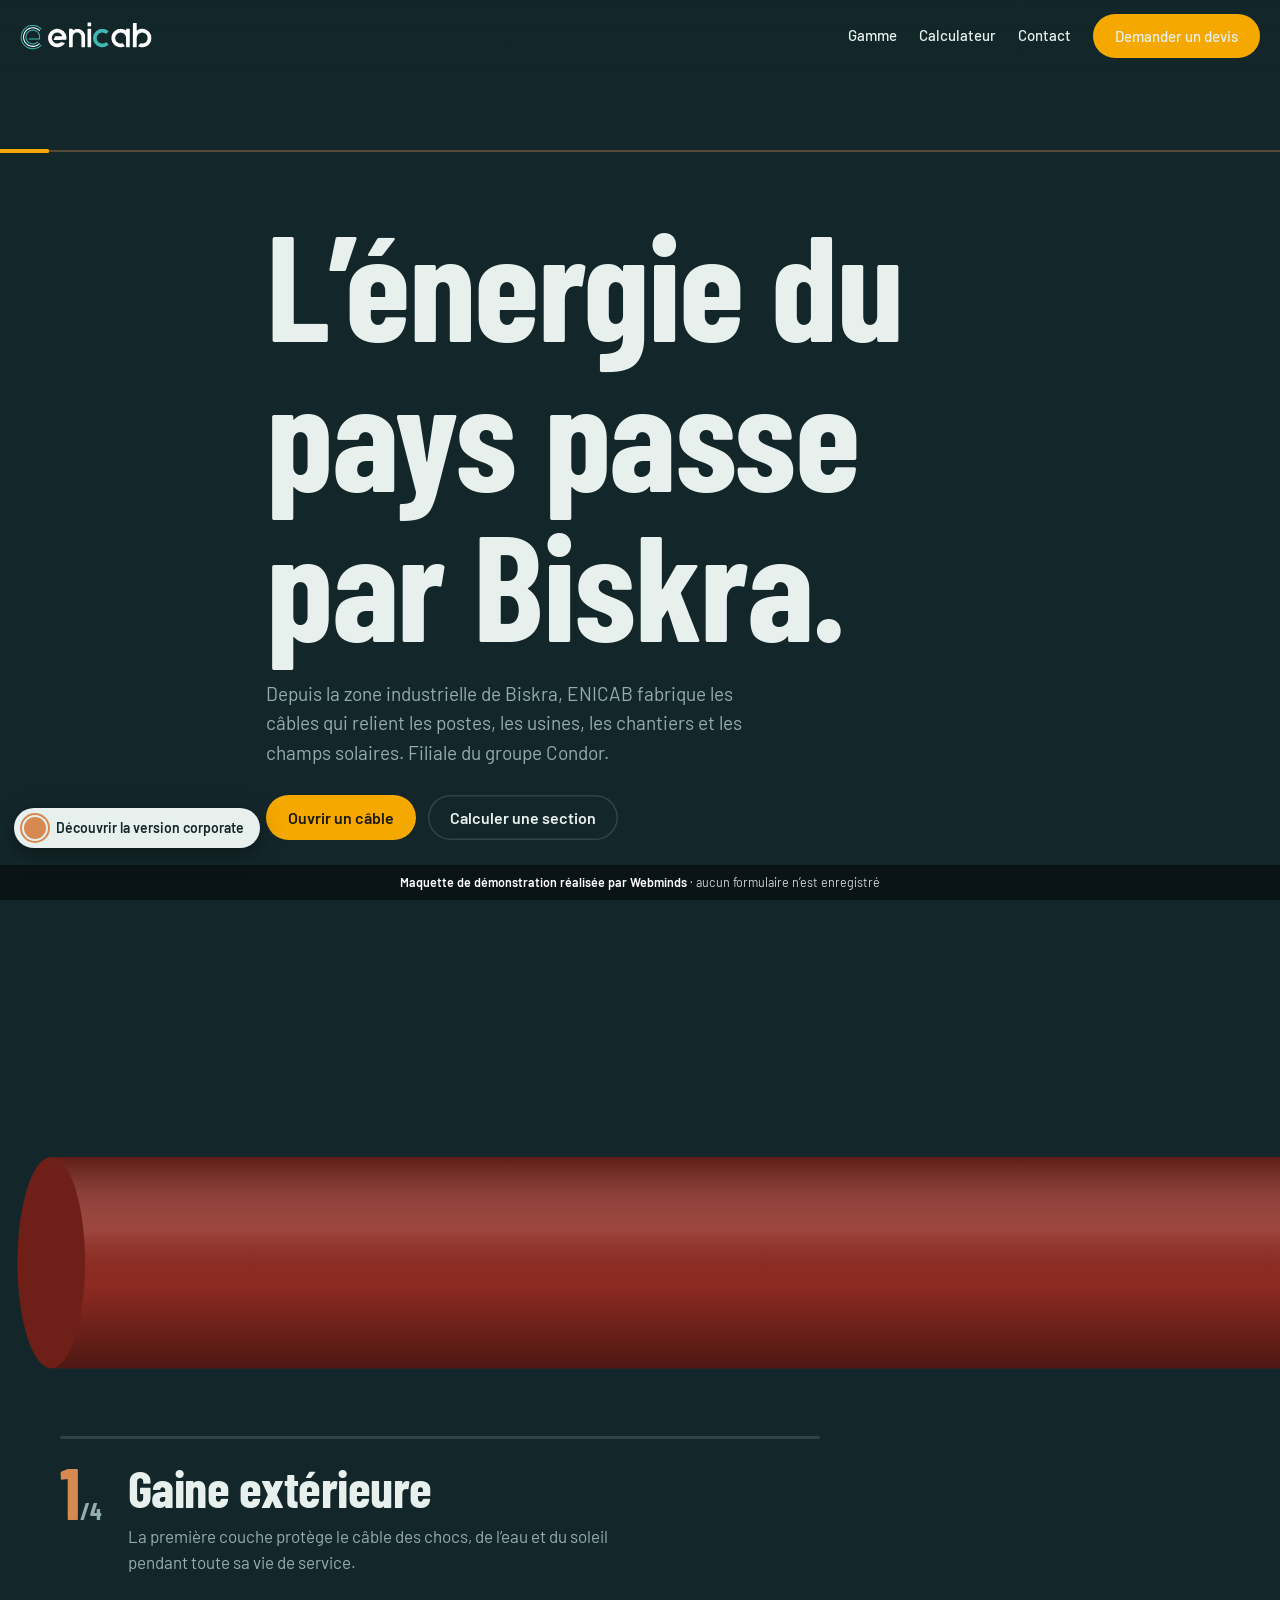
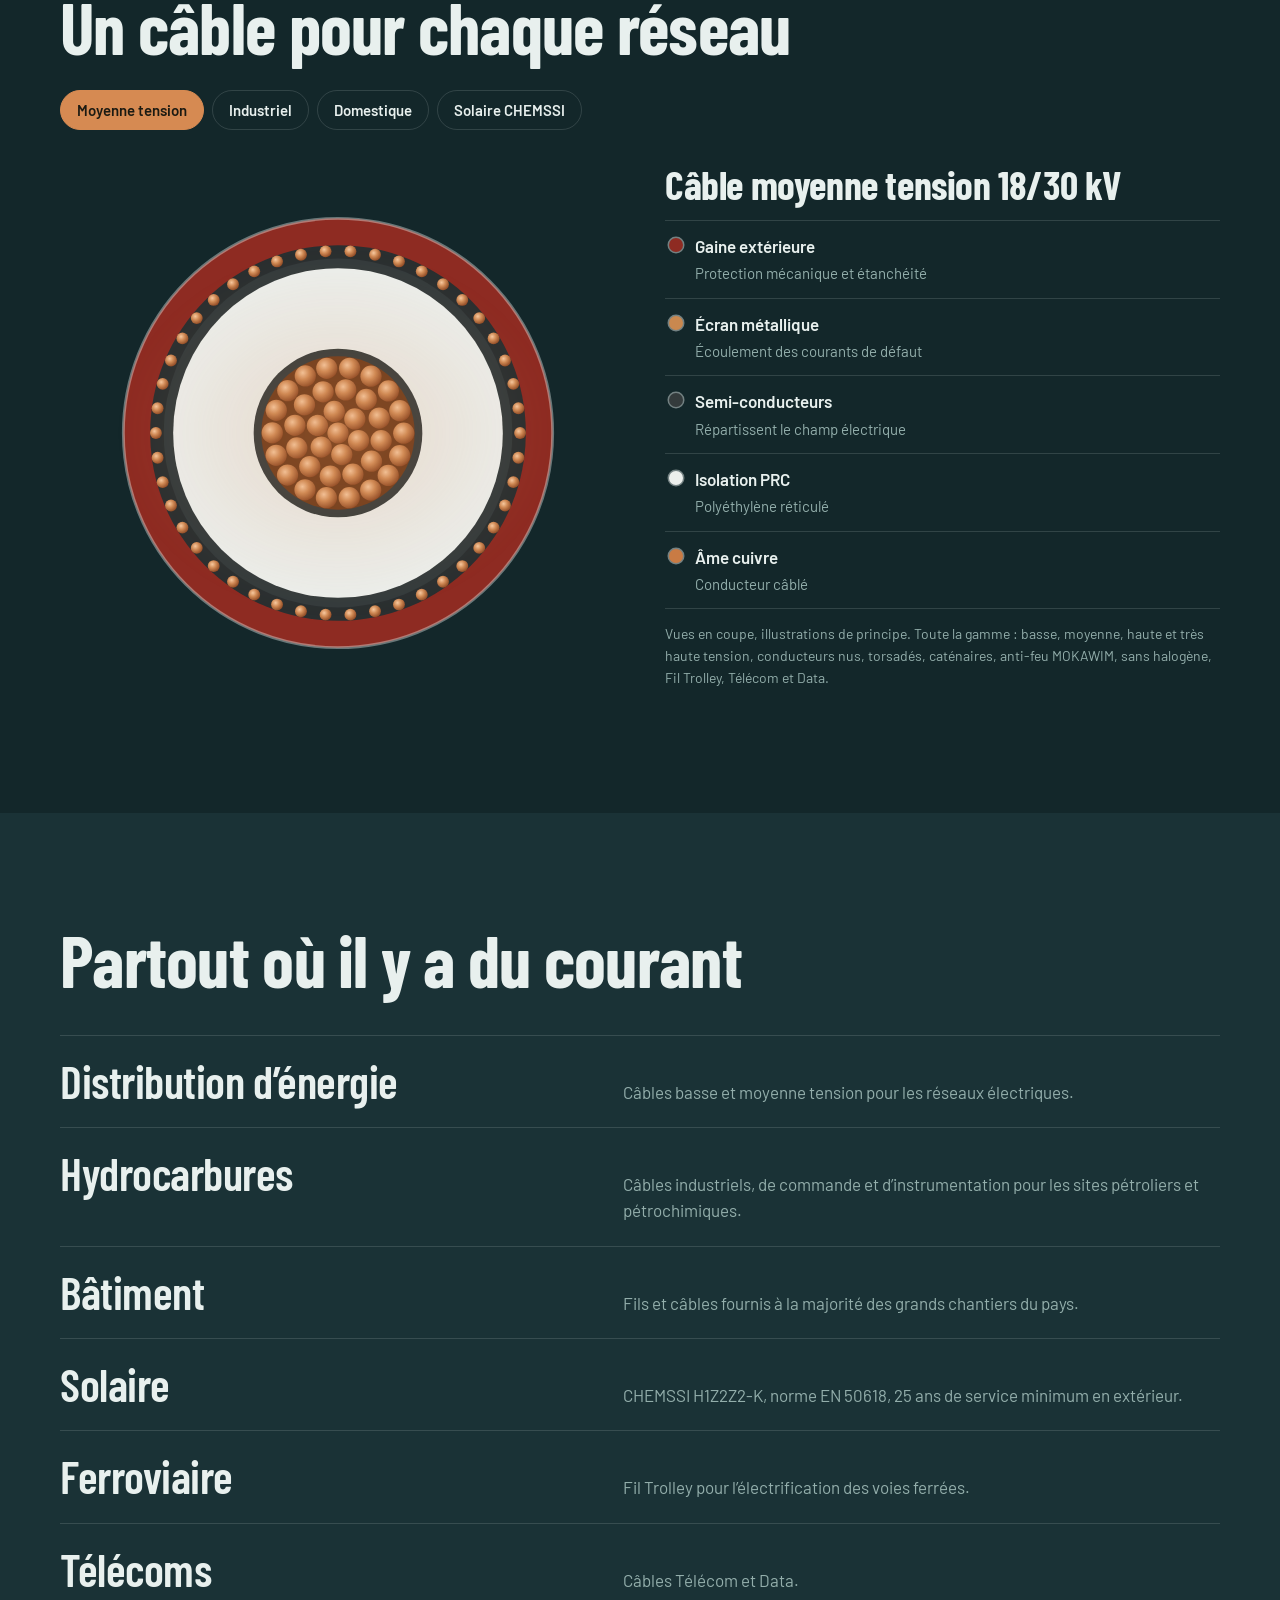
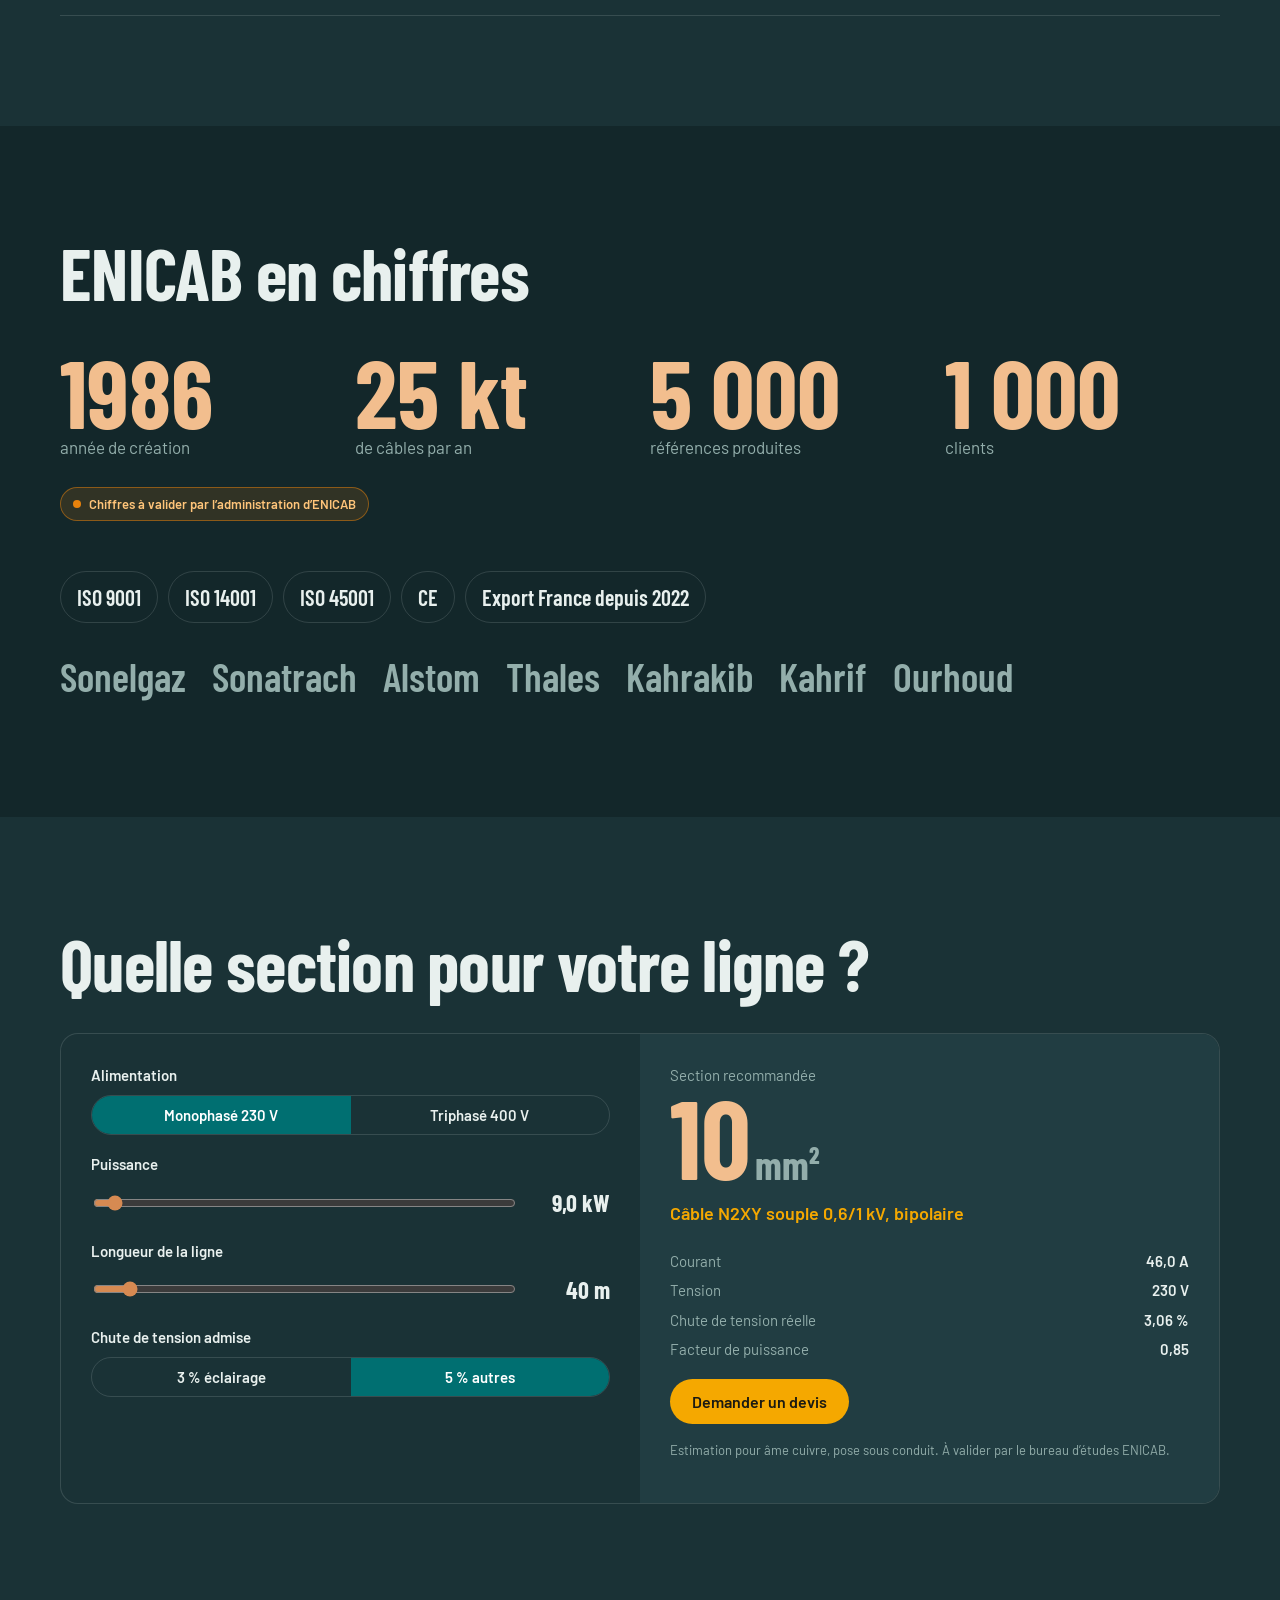
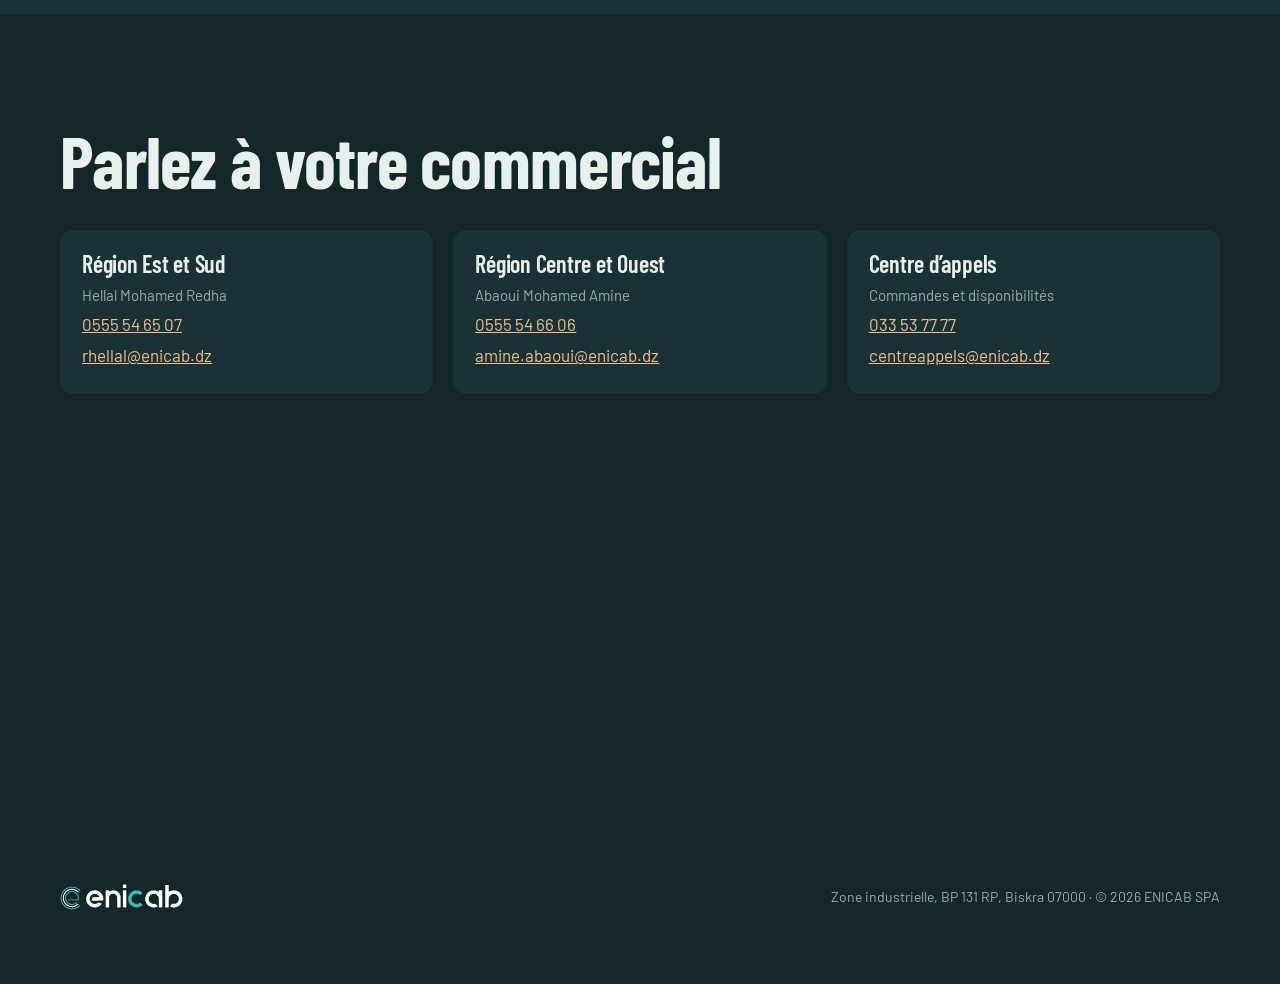
==== v2/index.html @ e7be0aad "Maquette ENICAB : version corporate (accueil, gamme, fiche CHEMSSI, contact, calculateur) et version" ====
<!doctype html>
<html lang="fr">
<head>
<meta charset="utf-8">
<meta name="viewport" content="width=device-width, initial-scale=1, viewport-fit=cover">
<meta name="robots" content="noindex, nofollow">
<title>ENICAB, l’énergie passe par Biskra</title>
<meta name="description" content="Câbles d’énergie ENICAB : basse, moyenne et haute tension, solaires, anti-feu.">
<link rel="icon" href="../assets/img/favicon.svg" type="image/svg+xml">
<link rel="preload" href="../assets/fonts/barlow-condensed-latin-700-normal.woff2" as="font" type="font/woff2" crossorigin>
<link rel="stylesheet" href="../assets/css/v2.css">
<style>
.wire line.run{stroke-dasharray:90 2400;animation:run 3.2s linear infinite}
@keyframes run{from{stroke-dashoffset:2490}to{stroke-dashoffset:0}}
@media (prefers-reduced-motion:reduce){.wire line.run{animation:none;opacity:0}}
</style>
</head>
<body>
<header class="top">
  <a href="index.html"><img src="../assets/img/logo-light.svg" alt="ENICAB" width="130" height="28"></a>
  <nav aria-label="Navigation">
    <a href="#coupes">Gamme</a><a href="#calcul">Calculateur</a><a href="#contact">Contact</a>
    <a class="b b-amber" href="#contact">Demander un devis</a>
  </nav>
</header>

<main>
<section class="hero">
  <div class="wire" aria-hidden="true"><svg viewBox="0 0 2400 40" preserveAspectRatio="none"><line x1="0" y1="20" x2="2400" y2="20" stroke="#D68A52" stroke-opacity=".35" stroke-width="2"/><line class="run" x1="0" y1="20" x2="2400" y2="20" stroke="#F5A800" stroke-width="4" stroke-linecap="round"/></svg></div>
  <div class="w">
    <h1>L’énergie du pays passe par Biskra.</h1>
    <p>Depuis la zone industrielle de Biskra, ENICAB fabrique les câbles qui relient les postes, les usines, les chantiers et les champs solaires. Filiale du groupe Condor.</p>
    <div class="cta"><a class="b b-amber" href="#strip">Ouvrir un câble</a><a class="b b-ghost" href="#calcul">Calculer une section</a></div>
  </div>
</section>

<section class="strip" id="strip" aria-label="Un câble moyenne tension couche par couche">
  <div class="strip-in">
    <svg id="strip-svg" role="img" aria-label="Câble 18/30 kV dénudé couche par couche"></svg>
    <div class="w" style="width:100%">
      <div class="strip-bar"><i id="st-bar"></i></div>
      <div class="strip-txt fade" style="margin-top:22px">
        <div class="strip-n" id="st-n">1<small>/4</small></div>
        <div><h3 id="st-t">Gaine extérieure</h3><p id="st-p">La première couche protège le câble des chocs, de l’eau et du soleil pendant toute sa vie de service.</p></div>
      </div>
    </div>
  </div>
</section>

<section class="sec" id="coupes">
  <div class="w">
    <h2>Un câble pour chaque réseau</h2>
    <div class="tabs" id="tabs" role="group" aria-label="Choisir un câble">
      <button data-t="mt" aria-pressed="true">Moyenne tension</button>
      <button data-t="ind" aria-pressed="false">Industriel</button>
      <button data-t="dom" aria-pressed="false">Domestique</button>
      <button data-t="sol" aria-pressed="false">Solaire CHEMSSI</button>
    </div>
    <div class="sel">
      <div class="sel-fig"><svg class="xsec" id="xs" role="img"></svg></div>
      <div>
        <h3 id="xs-t"></h3>
        <ul class="xlegend" id="xs-lg"></ul>
        <p class="mut" style="font-size:14px;margin-top:14px">Vues en coupe, illustrations de principe. Toute la gamme : basse, moyenne, haute et très haute tension, conducteurs nus, torsadés, caténaires, anti-feu MOKAWIM, sans halogène, Fil Trolley, Télécom et Data.</p>
      </div>
    </div>
  </div>
</section>

<section class="sec" style="background:var(--bg2)">
  <div class="w">
    <h2>Partout où il y a du courant</h2>
    <div class="sectors">
      <div><h3>Distribution d’énergie</h3><p>Câbles basse et moyenne tension pour les réseaux électriques.</p></div>
      <div><h3>Hydrocarbures</h3><p>Câbles industriels, de commande et d’instrumentation pour les sites pétroliers et pétrochimiques.</p></div>
      <div><h3>Bâtiment</h3><p>Fils et câbles fournis à la majorité des grands chantiers du pays.</p></div>
      <div><h3>Solaire</h3><p>CHEMSSI H1Z2Z2-K, norme EN 50618, 25 ans de service minimum en extérieur.</p></div>
      <div><h3>Ferroviaire</h3><p>Fil Trolley pour l’électrification des voies ferrées.</p></div>
      <div><h3>Télécoms</h3><p>Câbles Télécom et Data.</p></div>
    </div>
  </div>
</section>

<section class="sec">
  <div class="w">
    <h2>ENICAB en chiffres</h2>
    <div class="figs">
      <div><b>1986</b><span>année de création</span></div>
      <div><b>25 kt</b><span>de câbles par an</span></div>
      <div><b>5 000</b><span>références produites</span></div>
      <div><b>1 000</b><span>clients</span></div>
    </div>
    <span class="verify">Chiffres à valider par l’administration d’ENICAB</span>
    <div class="badges"><span>ISO 9001</span><span>ISO 14001</span><span>ISO 45001</span><span>CE</span><span>Export France depuis 2022</span></div>
    <div class="refs"><span>Sonelgaz</span><span>Sonatrach</span><span>Alstom</span><span>Thales</span><span>Kahrakib</span><span>Kahrif</span><span>Ourhoud</span></div>
  </div>
</section>

<section class="sec" id="calcul" style="background:var(--bg2)">
  <div class="w">
    <h2>Quelle section pour votre ligne&nbsp;?</h2>
    <div class="calc" id="calc">
      <div class="calc-in">
        <div class="field"><label>Alimentation</label><div class="seg" data-k="ph"><button data-v="mono" aria-pressed="true">Monophasé 230 V</button><button data-v="tri" aria-pressed="false">Triphasé 400 V</button></div></div>
        <div class="field"><label for="c-p">Puissance</label><div class="range-in"><input id="c-p" type="range" min="0.5" max="250" step="0.5" value="9"><output id="o-p"></output></div></div>
        <div class="field"><label for="c-l">Longueur de la ligne</label><div class="range-in"><input id="c-l" type="range" min="5" max="500" step="5" value="40"><output id="o-l"></output></div></div>
        <div class="field"><label>Chute de tension admise</label><div class="seg" data-k="drop"><button data-v="3" aria-pressed="false">3 % éclairage</button><button data-v="5" aria-pressed="true">5 % autres</button></div></div>
      </div>
      <div class="calc-out" aria-live="polite">
        <span class="mut" style="font-size:15px">Section recommandée</span>
        <div class="res" id="r-s">–</div>
        <div class="ref" id="r-ref"></div>
        <dl><dt>Courant</dt><dd id="r-i"></dd><dt>Tension</dt><dd id="r-u"></dd><dt>Chute de tension réelle</dt><dd id="r-d"></dd><dt>Facteur de puissance</dt><dd>0,85</dd></dl>
        <a class="b b-amber" href="#contact" style="align-self:flex-start;margin-bottom:16px">Demander un devis</a>
        <p class="note">Estimation pour âme cuivre, pose sous conduit. À valider par le bureau d’études ENICAB.</p>
      </div>
    </div>
  </div>
</section>

<section class="sec" id="contact">
  <div class="w">
    <h2>Parlez à votre commercial</h2>
    <div class="people">
      <article><h3>Région Est et Sud</h3><p class="who">Hellal Mohamed Redha</p><p><a href="tel:+213555546507">0555 54 65 07</a></p><p><a href="mailto:rhellal@enicab.dz">rhellal@enicab.dz</a></p></article>
      <article><h3>Région Centre et Ouest</h3><p class="who">Abaoui Mohamed Amine</p><p><a href="tel:+213555546606">0555 54 66 06</a></p><p><a href="mailto:amine.abaoui@enicab.dz">amine.abaoui@enicab.dz</a></p></article>
      <article><h3>Centre d’appels</h3><p class="who">Commandes et disponibilités</p><p><a href="tel:+21333537777">033 53 77 77</a></p><p><a href="mailto:centreappels@enicab.dz">centreappels@enicab.dz</a></p></article>
    </div>
  </div>
</section>
</main>

<section class="map" aria-label="Carte"><iframe title="ENICAB, zone industrielle de Biskra" loading="lazy" src="https://www.google.com/maps?q=ENICAB%20Zone%20Industrielle%20Biskra&output=embed"></iframe></section>
<footer class="ftr"><div class="w"><img src="../assets/img/logo-light.svg" alt="ENICAB" width="120" height="26"><span>Zone industrielle, BP 131 RP, Biskra 07000 · © 2026 ENICAB SPA</span></div></footer>

<a class="vpill" href="../index.html"><i></i>Découvrir la version corporate</a>
<div class="demo-bar"><b>Maquette de démonstration réalisée par Webminds</b> · aucun formulaire n’est enregistré</div>
<script src="../assets/js/cable.js"></script>
<script src="../assets/js/main.js"></script>
<script src="../assets/js/v2.js"></script>
</body>
</html>
---- assets/css/v2.css ----
@font-face{font-family:"Barlow";src:url(../fonts/barlow-latin-400-normal.woff2) format("woff2");font-weight:400;font-display:swap}
@font-face{font-family:"Barlow";src:url(../fonts/barlow-latin-500-normal.woff2) format("woff2");font-weight:500;font-display:swap}
@font-face{font-family:"Barlow";src:url(../fonts/barlow-latin-600-normal.woff2) format("woff2");font-weight:600;font-display:swap}
@font-face{font-family:"Barlow Condensed";src:url(../fonts/barlow-condensed-latin-500-normal.woff2) format("woff2");font-weight:500;font-display:swap}
@font-face{font-family:"Barlow Condensed";src:url(../fonts/barlow-condensed-latin-600-normal.woff2) format("woff2");font-weight:600;font-display:swap}
@font-face{font-family:"Barlow Condensed";src:url(../fonts/barlow-condensed-latin-700-normal.woff2) format("woff2");font-weight:700;font-display:swap}
:root{
  --bg:#13272A;--bg2:#1A3236;--panel:#213D42;
  --teal:#2FA3A0;--teal-d:#006F71;
  --copper:#D68A52;--copper-l:#F2BE8E;
  --amber:#F5A800;
  --txt:#E8F0EE;--mut:#93AEAB;--line:rgba(232,240,238,.14);
  --cond:"Barlow Condensed","Arial Narrow",sans-serif;--body:"Barlow",system-ui,sans-serif;
}
*{box-sizing:border-box}
html{-webkit-text-size-adjust:100%}
[id]{scroll-margin-top:70px}
body{margin:0;background:var(--bg);color:var(--txt);font-family:var(--body);font-size:17px;line-height:1.55;padding-bottom:44px}
img,svg{display:block;max-width:100%}
a{color:var(--copper-l)}
:focus-visible{outline:3px solid var(--amber);outline-offset:2px}
.w{max-width:1200px;margin:0 auto;padding:0 20px}
h1,h2,h3{font-family:var(--cond);font-weight:700;line-height:1;margin:0;letter-spacing:-.01em}
h2{font-size:clamp(38px,7vw,72px)}
p{margin:0 0 1em}
.mut{color:var(--mut)}
.b{display:inline-flex;align-items:center;gap:8px;font:600 16px var(--body);padding:13px 22px;border-radius:999px;border:0;cursor:pointer;text-decoration:none}
.b-amber{background:var(--amber);color:#1B1A12}
.b-ghost{background:transparent;color:var(--txt);box-shadow:inset 0 0 0 1.5px var(--line)}
.b-ghost:hover{box-shadow:inset 0 0 0 1.5px var(--txt)}

/* barre */
.top{position:fixed;inset:0 0 auto 0;z-index:40;display:flex;justify-content:space-between;align-items:center;padding:14px 20px;background:linear-gradient(var(--bg),rgba(19,39,42,0))}
.top img{height:28px;width:auto}
.top nav{display:flex;gap:22px;align-items:center}
.top nav a{color:var(--txt);text-decoration:none;font-weight:500;font-size:15px}
@media (max-width:760px){.top nav a:not(.b){display:none}.top .b{padding:9px 16px;font-size:14px}}

/* hero */
.hero{min-height:100svh;display:flex;flex-direction:column;justify-content:flex-end;padding:120px 0 60px;position:relative;overflow:hidden}
.hero h1{font-size:clamp(56px,13vw,150px);max-width:11ch}
.hero p{max-width:46ch;font-size:19px;color:var(--mut);margin:22px 0 28px}
.hero .cta{display:flex;gap:12px;flex-wrap:wrap}
.wire{height:40px;margin-bottom:36px;pointer-events:none}
.wire svg{width:100%;height:40px}
@media (max-width:760px){.hero{padding-bottom:150px}}

/* dénudage */
.strip{height:420vh;position:relative}
.strip-in{position:sticky;top:0;height:100vh;height:100svh;display:flex;flex-direction:column;justify-content:center;gap:34px;overflow:hidden}
.strip svg{width:100%;height:auto}
.strip-txt{display:grid;grid-template-columns:auto 1fr;gap:26px;align-items:start;max-width:760px}
.strip-n{font-family:var(--cond);font-weight:700;font-size:72px;line-height:.85;color:var(--copper)}
.strip-n small{font-size:24px;color:var(--mut)}
.strip-txt h3{font-size:clamp(32px,5vw,52px);margin-bottom:10px}
.strip-txt p{color:var(--mut);margin:0;max-width:48ch}
.strip-bar{height:3px;background:var(--line);border-radius:3px;max-width:760px}
.strip-bar i{display:block;height:100%;width:0;background:var(--copper);border-radius:3px}
.fade{transition:opacity .35s}
@media (max-width:760px){.strip-txt{grid-template-columns:1fr;gap:6px}.strip-n{font-size:48px}}

/* sélecteur de coupe */
.sec{padding:110px 0}
.tabs{display:flex;gap:8px;flex-wrap:wrap;margin:28px 0 34px}
.tabs button{font:600 15px var(--body);padding:10px 16px;border-radius:999px;border:1px solid var(--line);background:transparent;color:var(--txt);cursor:pointer}
.tabs button[aria-pressed=true]{background:var(--copper);border-color:var(--copper);color:#1B1A12}
.sel{display:grid;grid-template-columns:1fr 1fr;gap:50px;align-items:center}
.sel-fig{position:relative}
.sel-fig svg{width:100%;max-width:460px;margin:0 auto;transition:transform .5s cubic-bezier(.2,.8,.2,1),opacity .3s}
.sel-fig svg.swap{transform:scale(.6) rotate(-40deg);opacity:0}
.sel-fig svg [data-layer=gaine]{stroke:rgba(232,240,238,.4);stroke-width:1.5}
.sel-fig::before{content:"";position:absolute;inset:8%;border-radius:50%;background:radial-gradient(rgba(214,138,82,.22),transparent 65%);filter:blur(10px)}
.sel h3{font-size:clamp(28px,4vw,40px);margin-bottom:16px}
.xsec [data-layer]{transition:opacity .25s}
.xsec.dim [data-layer]{opacity:.15}
.xsec.dim [data-layer].on{opacity:1}
.xlegend{list-style:none;margin:0;padding:0;border-top:1px solid var(--line)}
.xlegend li{display:grid;grid-template-columns:14px 1fr;gap:12px;padding:12px 4px;border-bottom:1px solid var(--line);cursor:pointer}
.xlegend li.on{background:rgba(255,255,255,.05)}
.xlegend i{width:14px;height:14px;border-radius:50%;margin-top:5px;box-shadow:0 0 0 1.5px rgba(232,240,238,.45)}
.xlegend b{display:block;font-weight:600}
.xlegend small{color:var(--mut);font-size:15px}
@media (max-width:860px){.sel{grid-template-columns:1fr;gap:20px}.sel-fig svg{max-width:300px}}

/* secteurs */
.sectors{border-top:1px solid var(--line);margin-top:40px}
.sectors div{display:grid;grid-template-columns:1fr 1.1fr;gap:20px;align-items:baseline;padding:22px 0;border-bottom:1px solid var(--line);transition:padding .3s}
.sectors div:hover{padding-left:12px}
.sectors h3{font-size:clamp(28px,4.4vw,46px);font-weight:600}
.sectors div:hover h3{color:var(--copper-l)}
.sectors p{margin:0;color:var(--mut)}
@media (max-width:760px){.sectors div{grid-template-columns:1fr;gap:6px}}

/* chiffres */
.figs{display:grid;grid-template-columns:repeat(4,1fr);gap:20px;margin-top:40px}
.figs b{font-family:var(--cond);font-size:clamp(48px,8vw,96px);line-height:.9;display:block;color:var(--copper-l)}
.figs span{color:var(--mut)}
@media (max-width:760px){.figs{grid-template-columns:1fr 1fr;gap:26px 16px}}
.verify{display:inline-flex;align-items:center;gap:8px;background:rgba(232,130,12,.14);color:#FFC57A;border:1px solid rgba(232,130,12,.5);border-radius:999px;font-size:13px;font-weight:600;padding:6px 12px;margin-top:26px}
.verify::before{content:"";width:8px;height:8px;border-radius:50%;background:#E8820C}
.badges{display:flex;flex-wrap:wrap;gap:10px;margin-top:50px}
.badges span{font-family:var(--cond);font-weight:600;font-size:22px;padding:8px 16px;border:1px solid var(--line);border-radius:999px}
.refs{font-family:var(--cond);font-weight:600;font-size:clamp(26px,4vw,40px);color:var(--mut);display:flex;flex-wrap:wrap;gap:6px 26px;margin-top:22px}

/* calculateur */
.calc{display:grid;grid-template-columns:1fr 1fr;border-radius:18px;overflow:hidden;background:var(--bg2);border:1px solid var(--line);margin-top:34px}
.calc-in,.calc-out{padding:30px}
.calc-out{background:var(--panel);display:flex;flex-direction:column}
.field{margin-bottom:18px}
.field label{display:block;font-weight:600;font-size:15px;margin-bottom:8px}
.seg{display:flex;border:1px solid var(--line);border-radius:999px;overflow:hidden}
.seg button{flex:1;font:600 15px var(--body);padding:10px;border:0;background:transparent;color:var(--txt);cursor:pointer}
.seg button[aria-pressed=true]{background:var(--teal-d);color:#fff}
.range-in{display:flex;align-items:center;gap:12px}
.range-in input{flex:1;accent-color:var(--copper)}
.range-in output{font-family:var(--cond);font-weight:700;font-size:24px;min-width:80px;text-align:right}
.res{font-family:var(--cond);font-weight:700;font-size:clamp(70px,13vw,110px);line-height:.9;color:var(--copper-l)}
.res small{font-size:.36em;color:var(--mut);margin-left:4px}
.ref{margin:14px 0 4px;font-size:18px;font-weight:600;color:var(--amber)}
.calc dl{display:grid;grid-template-columns:auto 1fr;gap:6px 14px;margin:18px 0;font-size:15px}
.calc dt{color:var(--mut)}
.calc dd{margin:0;text-align:right;font-weight:600}
.note{font-size:13px;color:var(--mut);margin-top:auto}
@media (max-width:760px){.calc{grid-template-columns:1fr}.calc-in,.calc-out{padding:22px 18px}}

/* contacts */
.people{display:grid;grid-template-columns:repeat(3,1fr);gap:20px;margin-top:34px}
.people article{background:var(--bg2);border-radius:14px;padding:22px}
.people h3{font-size:24px;margin-bottom:8px;font-weight:600}
.people p{margin:0 0 4px}
.people .who{color:var(--mut);font-size:15px}
@media (max-width:860px){.people{grid-template-columns:1fr}}
.map iframe{display:block;width:100%;height:340px;border:0;filter:invert(.9) hue-rotate(180deg) saturate(.6)}
.ftr{padding:40px 0 30px;font-size:14px;color:var(--mut)}
.ftr .w{display:flex;justify-content:space-between;gap:20px;flex-wrap:wrap;align-items:center}
.ftr img{height:26px;width:auto}

.demo-bar{position:fixed;left:0;right:0;bottom:0;z-index:90;background:#0A1416;color:#C9D6D4;font-size:12.5px;text-align:center;padding:9px 12px;line-height:1.35}
.demo-bar b{color:#fff}
.vpill{position:fixed;left:14px;bottom:52px;z-index:91;display:flex;align-items:center;gap:10px;background:var(--txt);color:#13272A;text-decoration:none;font-weight:600;font-size:14px;padding:9px 16px 9px 10px;border-radius:999px;box-shadow:0 6px 24px rgba(0,0,0,.4)}
.vpill i{position:relative;width:22px;height:22px;border-radius:50%;background:var(--copper)}
.vpill i::after{content:"";position:absolute;inset:-4px;border-radius:50%;border:2px solid var(--copper);animation:vp 2s infinite}
@keyframes vp{from{transform:scale(.8);opacity:1}to{transform:scale(1.5);opacity:0}}
@media (prefers-reduced-motion:reduce){.vpill i::after{animation:none}.sel-fig svg{transition:none}}
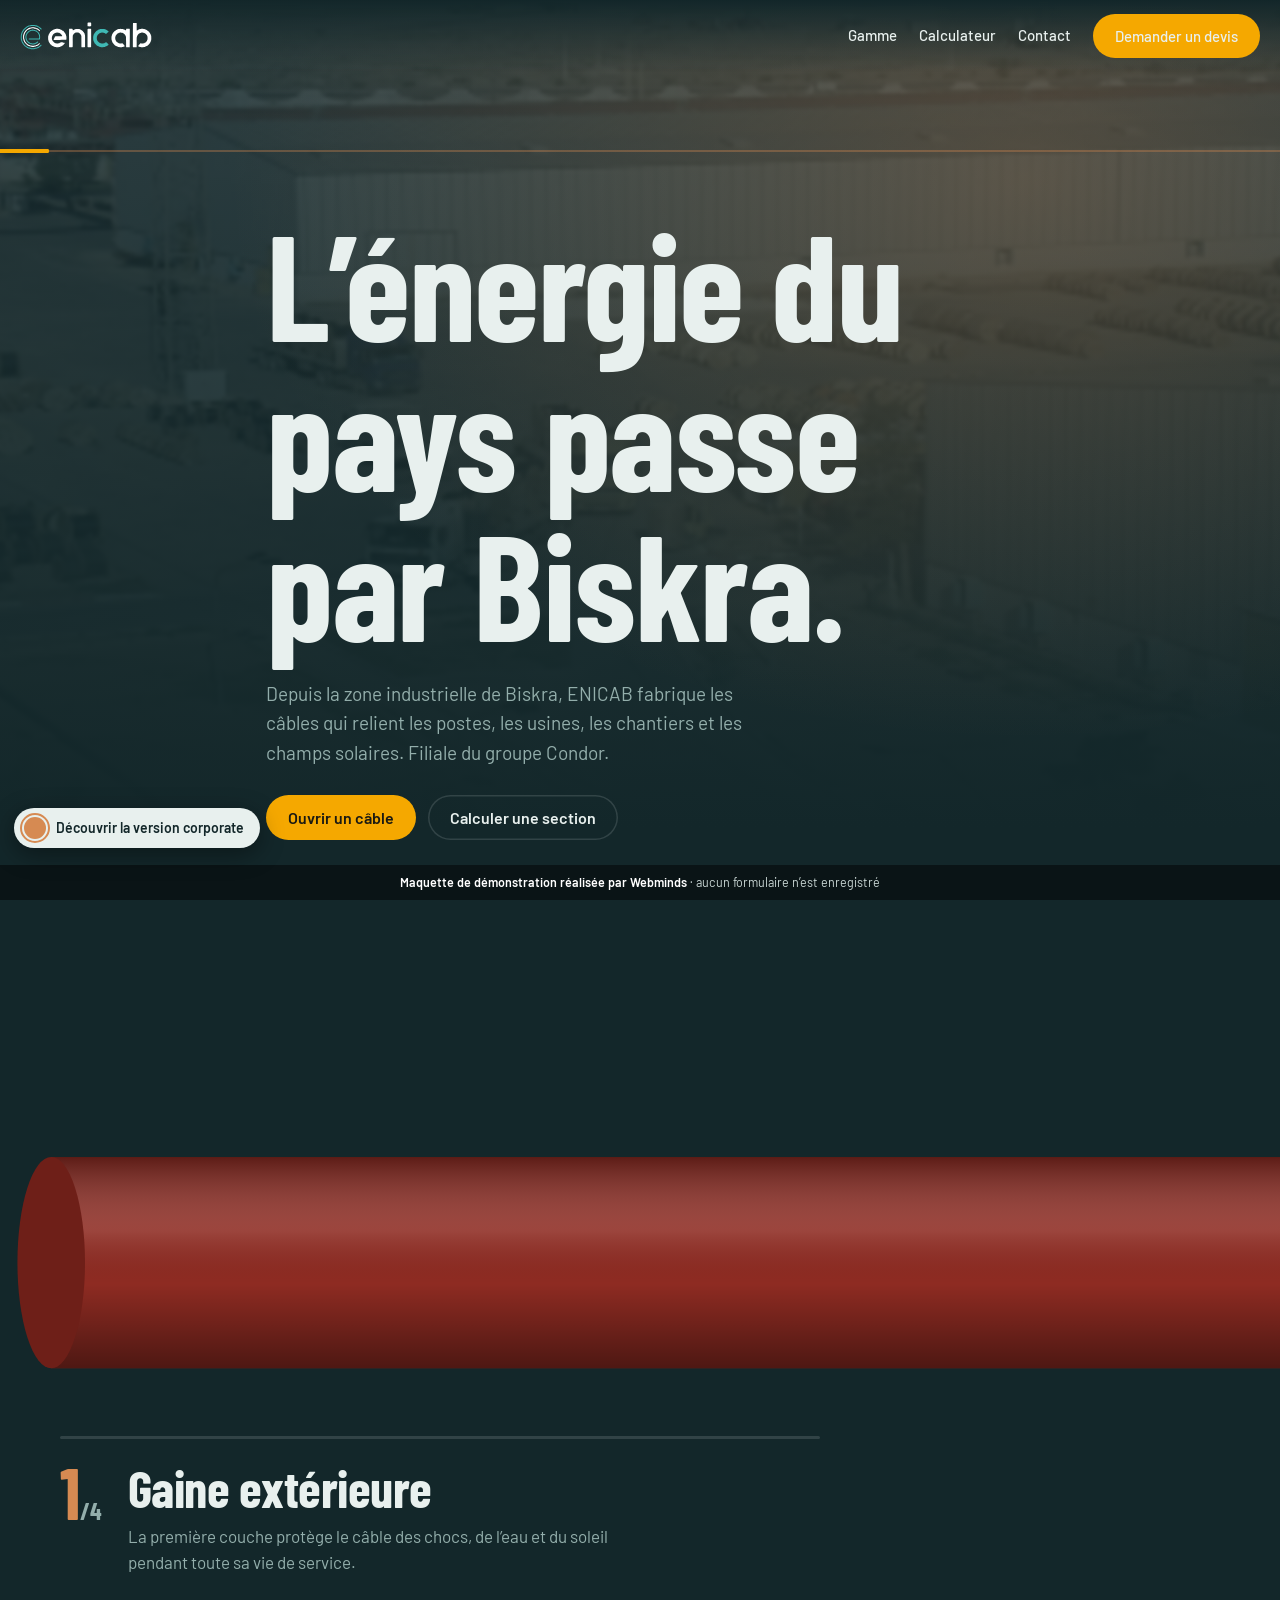
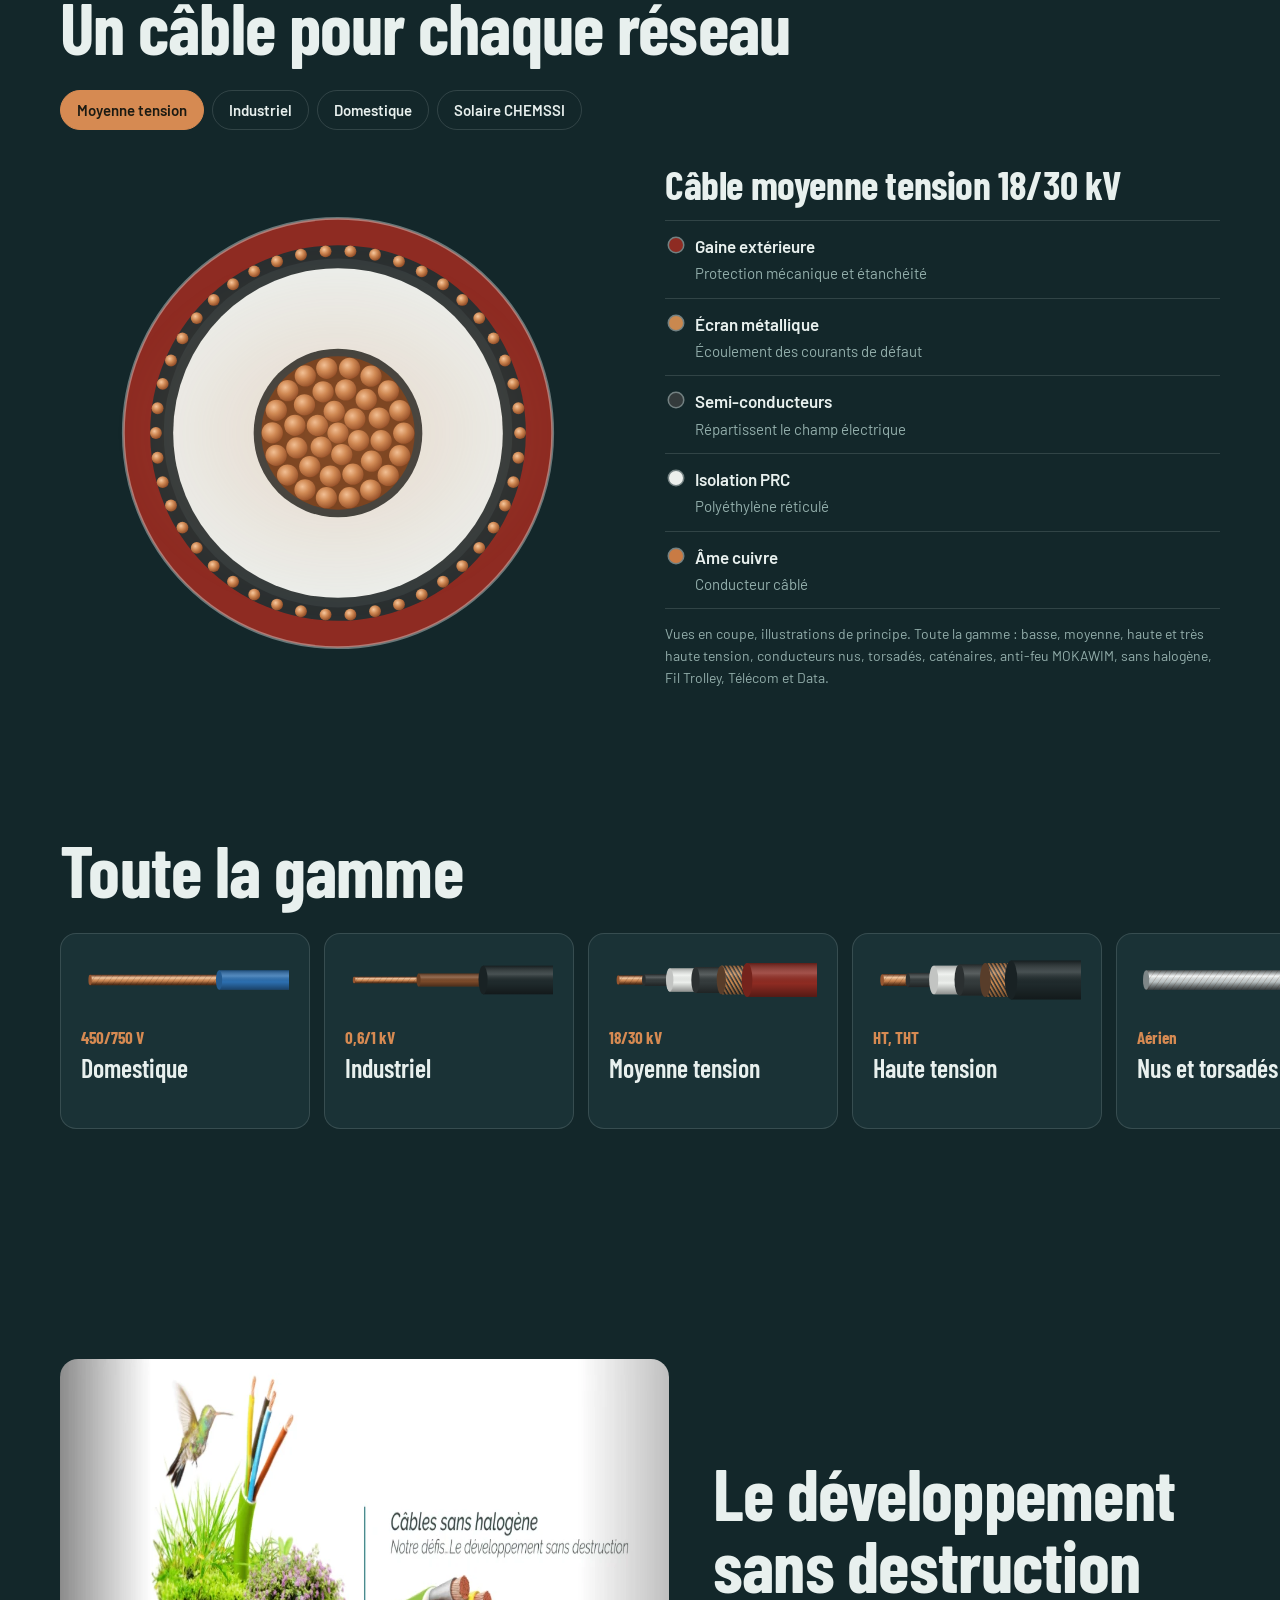
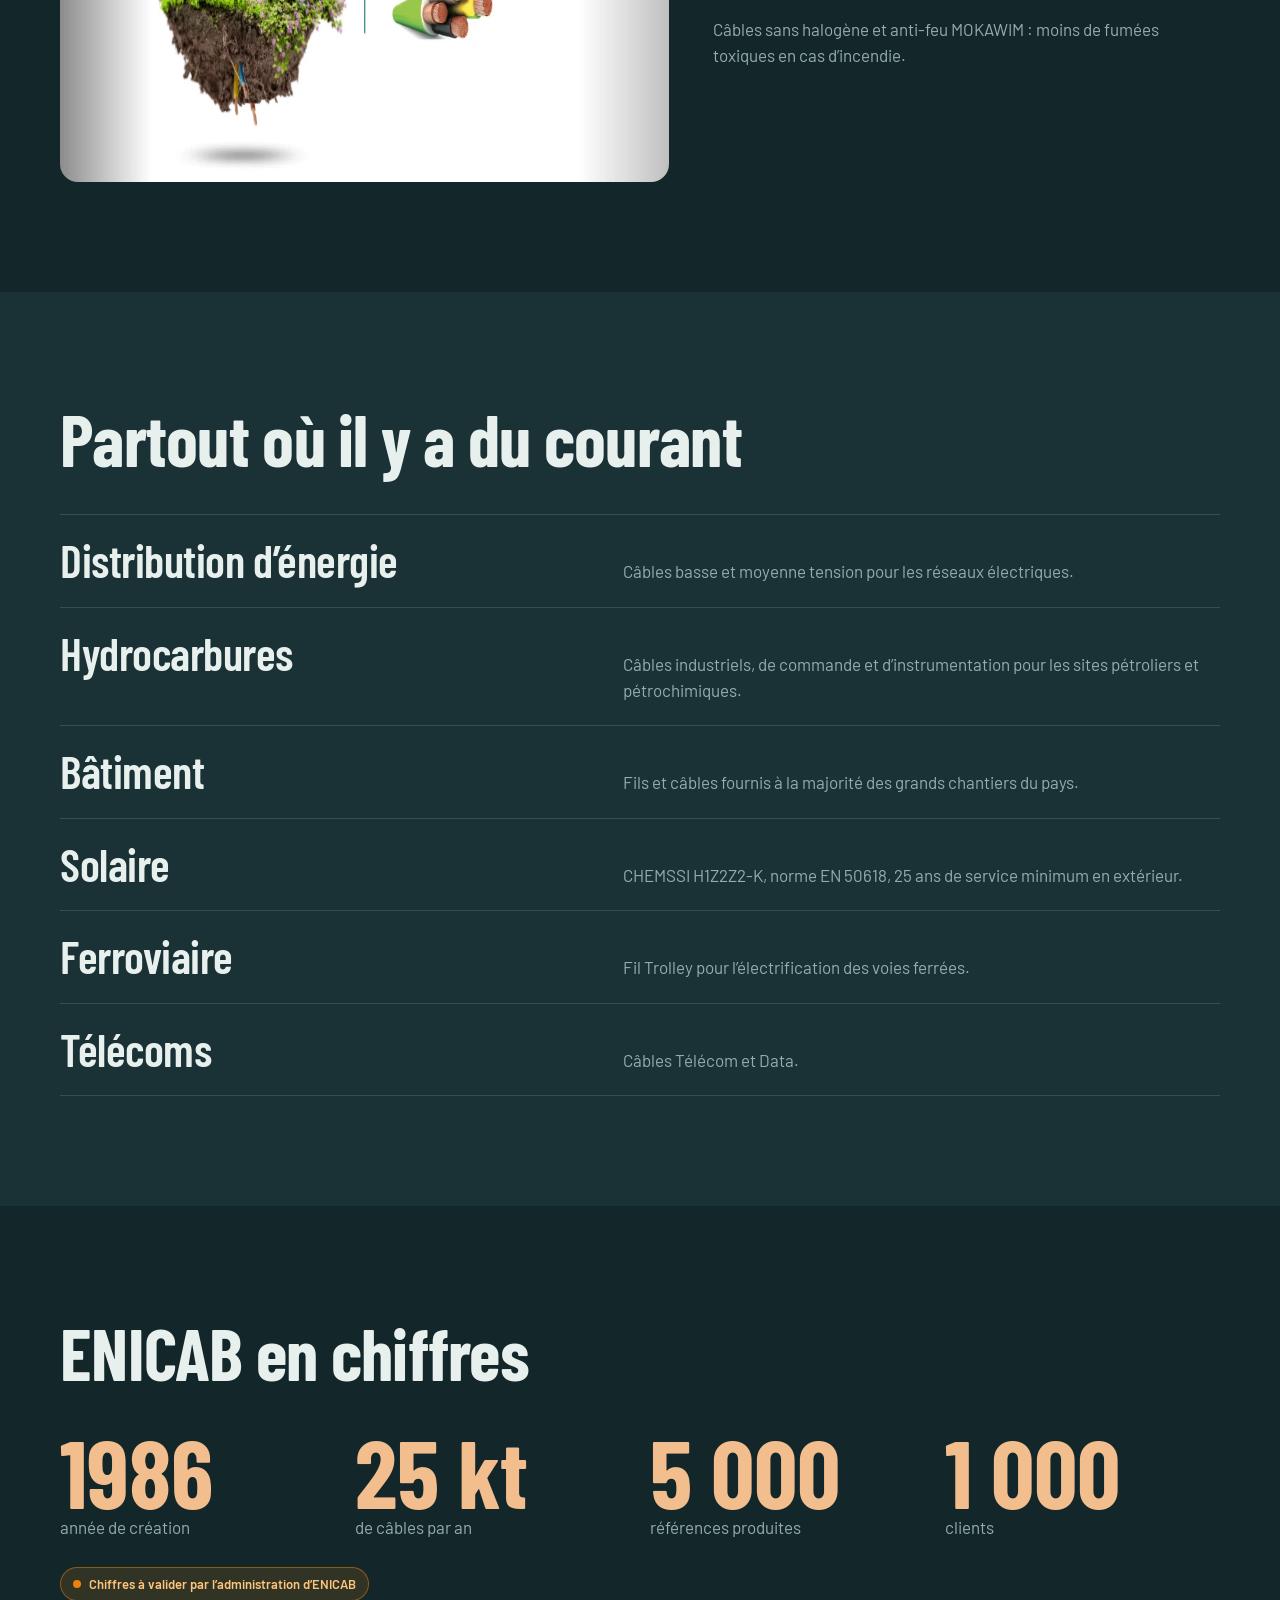
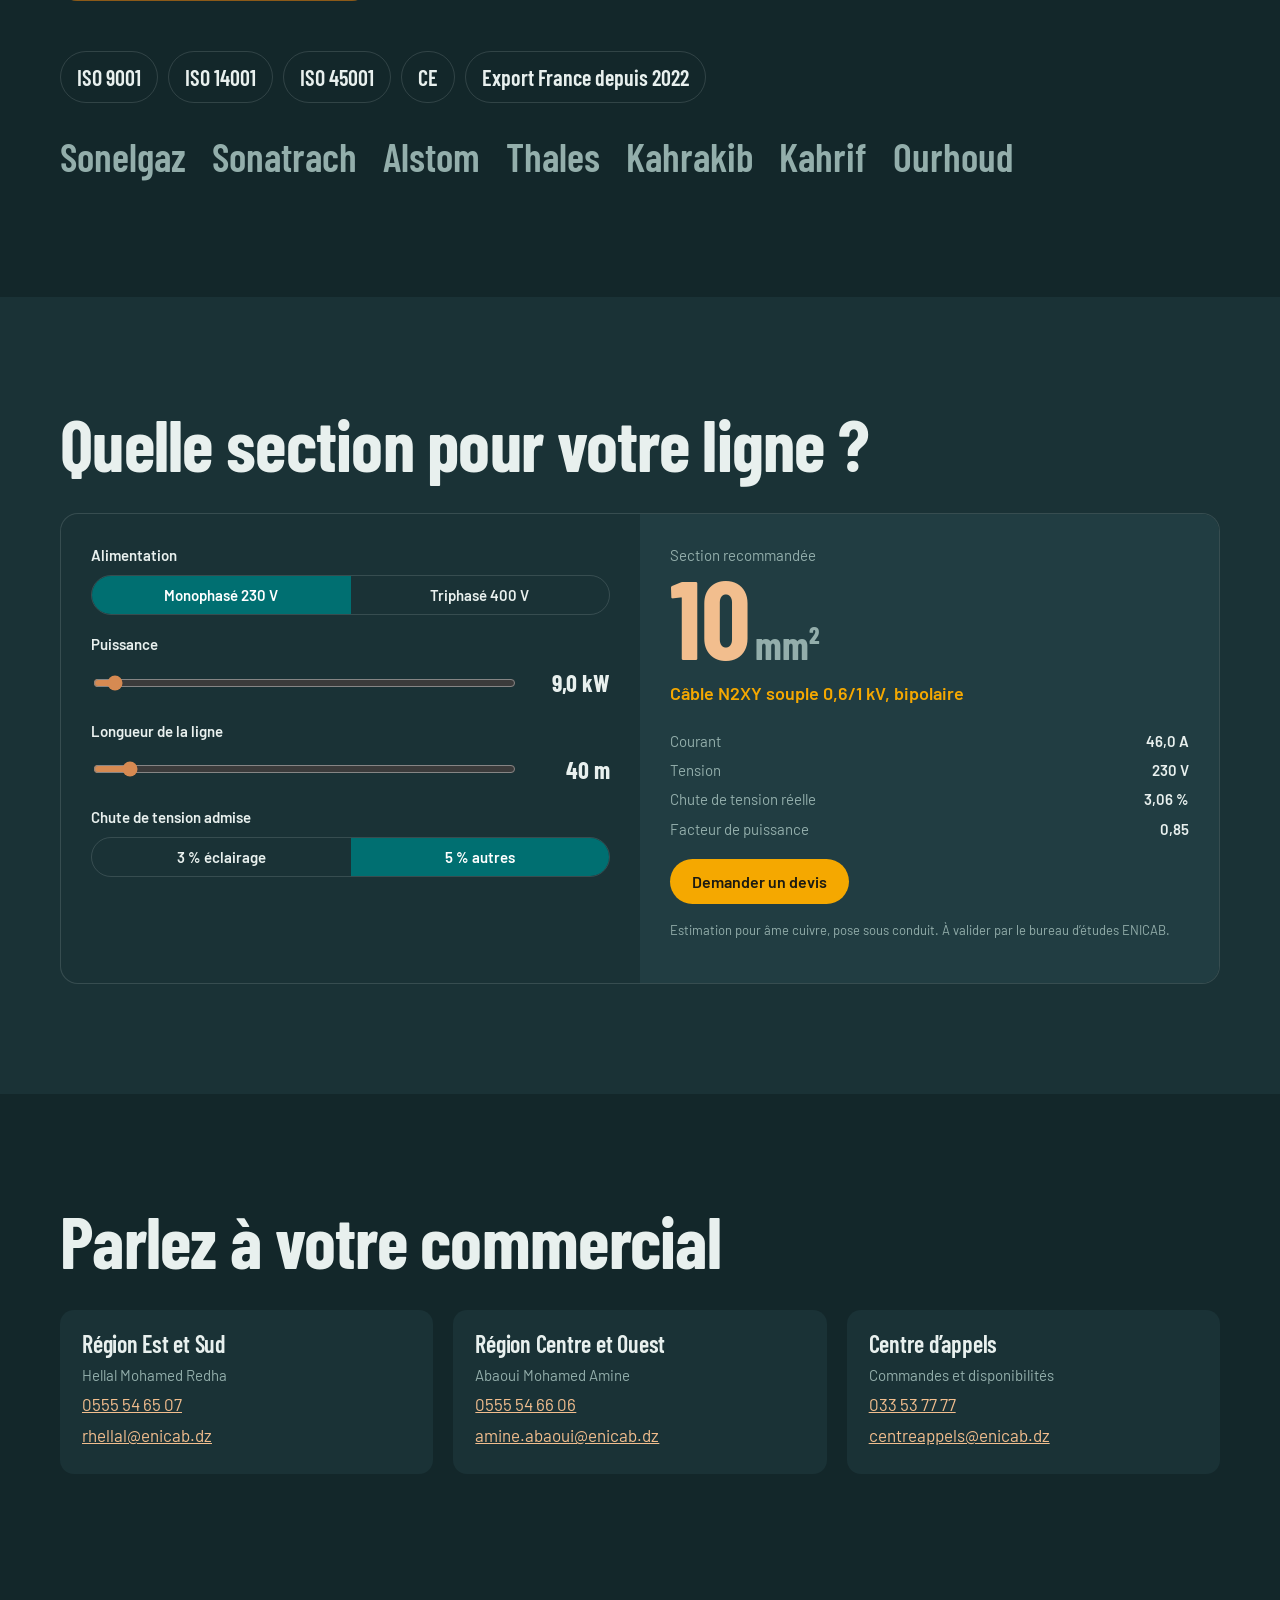
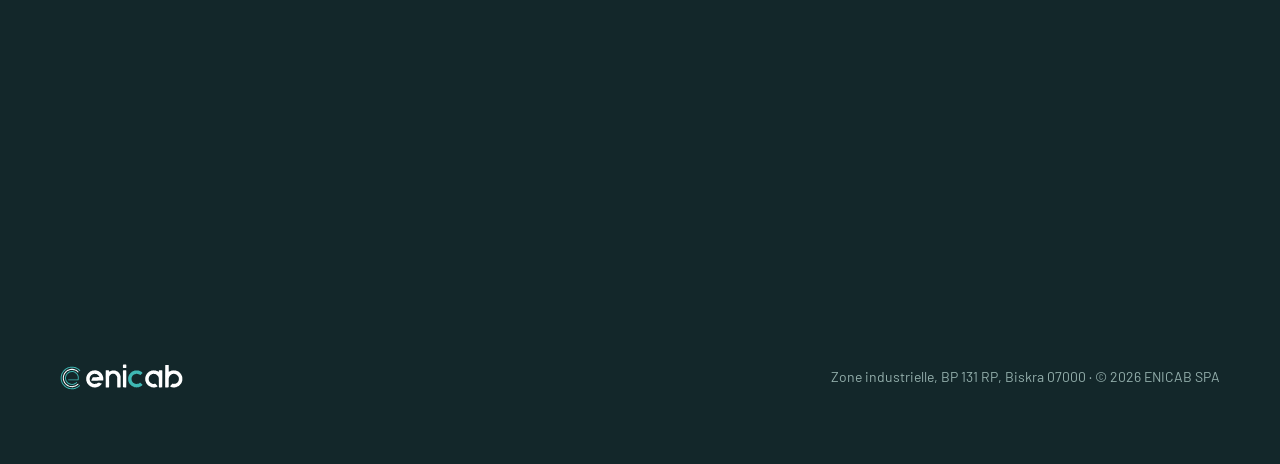
==== commit 062eb3b8: "Plus visuel : hero photo usine, cartes produits illustrées, visuel sans halogène, défilement de gamm" ====
--- a/v2/index.html
+++ b/v2/index.html
@@ -26,6 +26,7 @@
 
 <main>
 <section class="hero">
+  <img class="hero-bg" src="../assets/img/usine-biskra.webp" alt="" aria-hidden="true">
   <div class="wire" aria-hidden="true"><svg viewBox="0 0 2400 40" preserveAspectRatio="none"><line x1="0" y1="20" x2="2400" y2="20" stroke="#D68A52" stroke-opacity=".35" stroke-width="2"/><line class="run" x1="0" y1="20" x2="2400" y2="20" stroke="#F5A800" stroke-width="4" stroke-linecap="round"/></svg></div>
   <div class="w">
     <h1>L’énergie du pays passe par Biskra.</h1>
@@ -64,6 +65,18 @@
         <p class="mut" style="font-size:14px;margin-top:14px">Vues en coupe, illustrations de principe. Toute la gamme : basse, moyenne, haute et très haute tension, conducteurs nus, torsadés, caténaires, anti-feu MOKAWIM, sans halogène, Fil Trolley, Télécom et Data.</p>
       </div>
     </div>
+  </div>
+</section>
+
+<section class="sec" style="padding-top:20px">
+  <div class="w"><h2>Toute la gamme</h2></div>
+  <div class="rail" tabindex="0" aria-label="Gamme ENICAB, faites défiler"><a class="vcard" href="../gamme.html"><svg data-side="dom" aria-hidden="true"></svg><span>450/750 V</span><b>Domestique</b></a><a class="vcard" href="../gamme.html"><svg data-side="ind" aria-hidden="true"></svg><span>0,6/1 kV</span><b>Industriel</b></a><a class="vcard" href="../gamme.html"><svg data-side="mt" aria-hidden="true"></svg><span>18/30 kV</span><b>Moyenne tension</b></a><a class="vcard" href="../gamme.html"><svg data-side="ht" aria-hidden="true"></svg><span>HT, THT</span><b>Haute tension</b></a><a class="vcard" href="../gamme.html"><svg data-side="nus" aria-hidden="true"></svg><span>Aérien</span><b>Nus et torsadés</b></a><a class="vcard" href="../gamme.html"><svg data-side="sol" aria-hidden="true"></svg><span>DC</span><b>Solaire CHEMSSI</b></a><a class="vcard" href="../gamme.html"><svg data-side="sec" aria-hidden="true"></svg><span>Sécurité</span><b>Anti-feu, sans halogène</b></a><a class="vcard" href="../gamme.html"><svg data-side="rail" aria-hidden="true"></svg><span>Ferroviaire</span><b>Fil Trolley</b></a><a class="vcard" href="../gamme.html"><svg data-side="tel" aria-hidden="true"></svg><span>Données</span><b>Télécom et Data</b></a></div>
+</section>
+
+<section class="sec feat">
+  <div class="w feat-g">
+    <img src="../assets/img/sans-halogene.webp" alt="Visuel ENICAB des câbles sans halogène" width="1029" height="423" loading="lazy">
+    <div><h2>Le développement sans destruction</h2><p class="mut">Câbles sans halogène et anti-feu MOKAWIM : moins de fumées toxiques en cas d’incendie.</p></div>
   </div>
 </section>
 
--- a/assets/css/v2.css
+++ b/assets/css/v2.css
@@ -142,3 +142,17 @@
 .vpill i::after{content:"";position:absolute;inset:-4px;border-radius:50%;border:2px solid var(--copper);animation:vp 2s infinite}
 @keyframes vp{from{transform:scale(.8);opacity:1}to{transform:scale(1.5);opacity:0}}
 @media (prefers-reduced-motion:reduce){.vpill i::after{animation:none}.sel-fig svg{transition:none}}
+.hero-bg{position:absolute;inset:0;width:100%;height:100%;object-fit:cover;opacity:.32;filter:saturate(.5) blur(1.5px);transform:scale(1.05);z-index:0}
+.hero::after{content:"";position:absolute;inset:0;background:radial-gradient(ellipse at 80% 20%,rgba(214,138,82,.25),transparent 55%),linear-gradient(180deg,rgba(19,39,42,.4),var(--bg) 92%);z-index:0}
+.hero>.w,.hero>.wire{position:relative;z-index:1}
+.rail{display:flex;gap:14px;overflow-x:auto;scroll-snap-type:x mandatory;padding:28px 20px 10px max(20px,calc((100% - 1160px)/2));scroll-padding-left:max(20px,calc((100% - 1160px)/2));scrollbar-width:none}
+.rail::-webkit-scrollbar{display:none}
+.vcard{flex:0 0 250px;scroll-snap-align:start;background:var(--bg2);border:1px solid var(--line);border-radius:16px;padding:20px;text-decoration:none;color:var(--txt);display:flex;flex-direction:column;gap:4px;transition:transform .3s,border-color .3s,box-shadow .3s}
+.vcard:hover{transform:translateY(-6px);border-color:var(--copper);box-shadow:0 18px 40px rgba(214,138,82,.18)}
+.vcard svg{width:100%;height:auto;margin-bottom:14px}
+.vcard span{font-family:var(--cond);font-weight:700;color:var(--copper);font-size:17px}
+.vcard b{font-family:var(--cond);font-weight:600;font-size:26px;line-height:1.05}
+.feat-g{display:grid;grid-template-columns:1.2fr 1fr;gap:44px;align-items:center}
+.feat img{width:100%;border-radius:18px}
+.feat h2{margin-bottom:16px}
+@media (max-width:860px){.feat-g{grid-template-columns:1fr;gap:22px}}
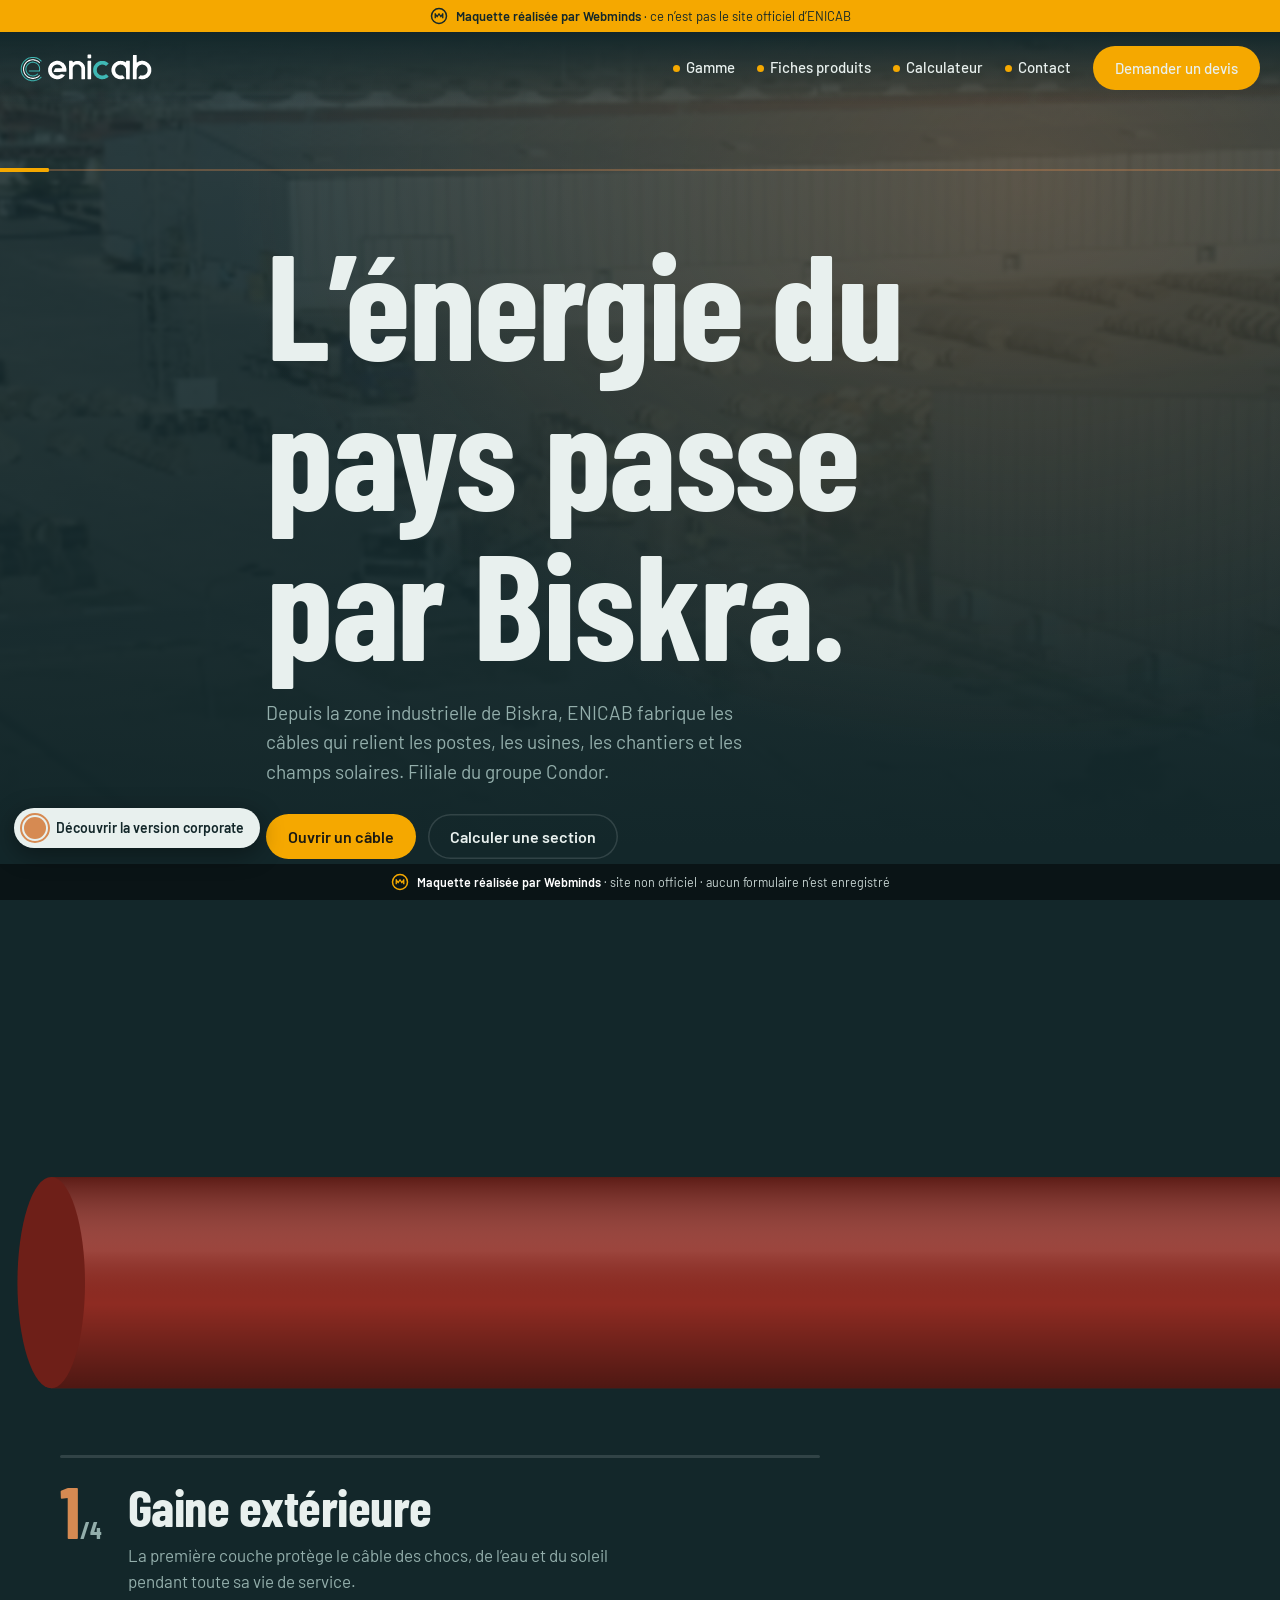
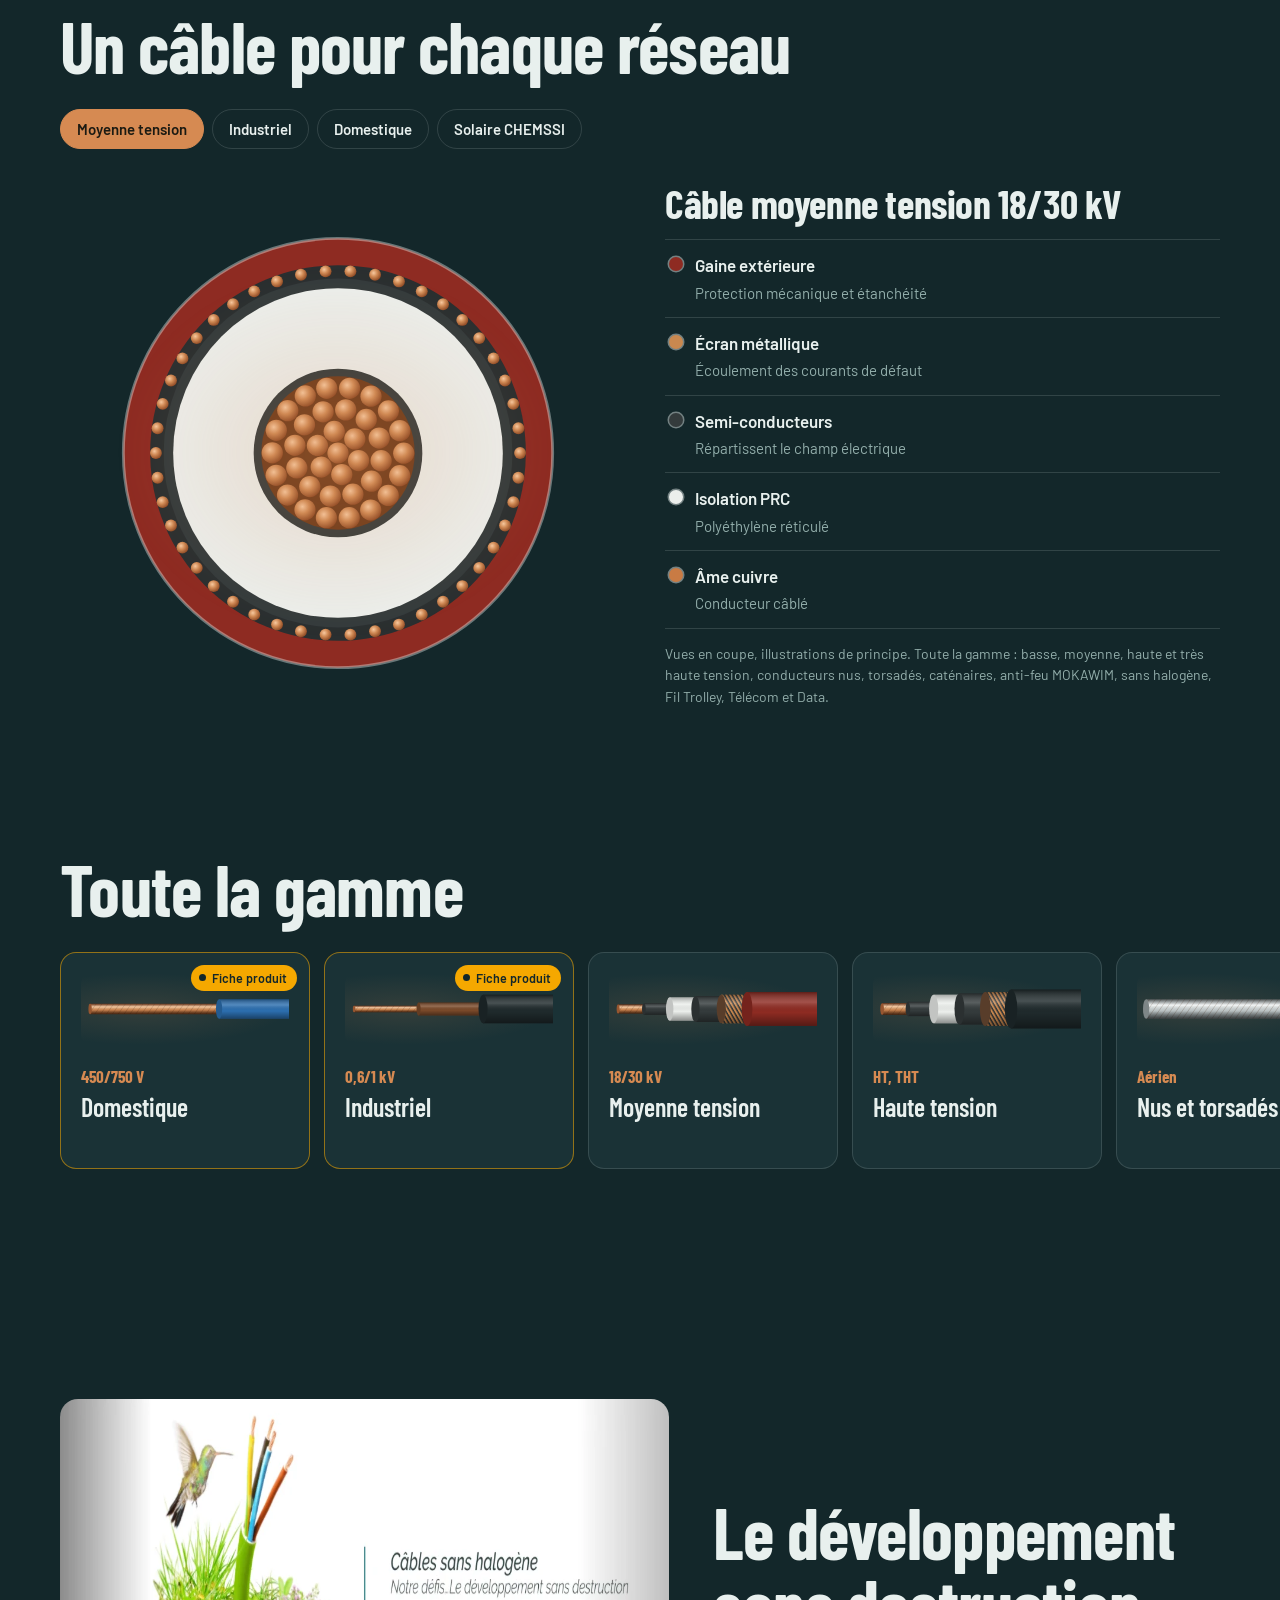
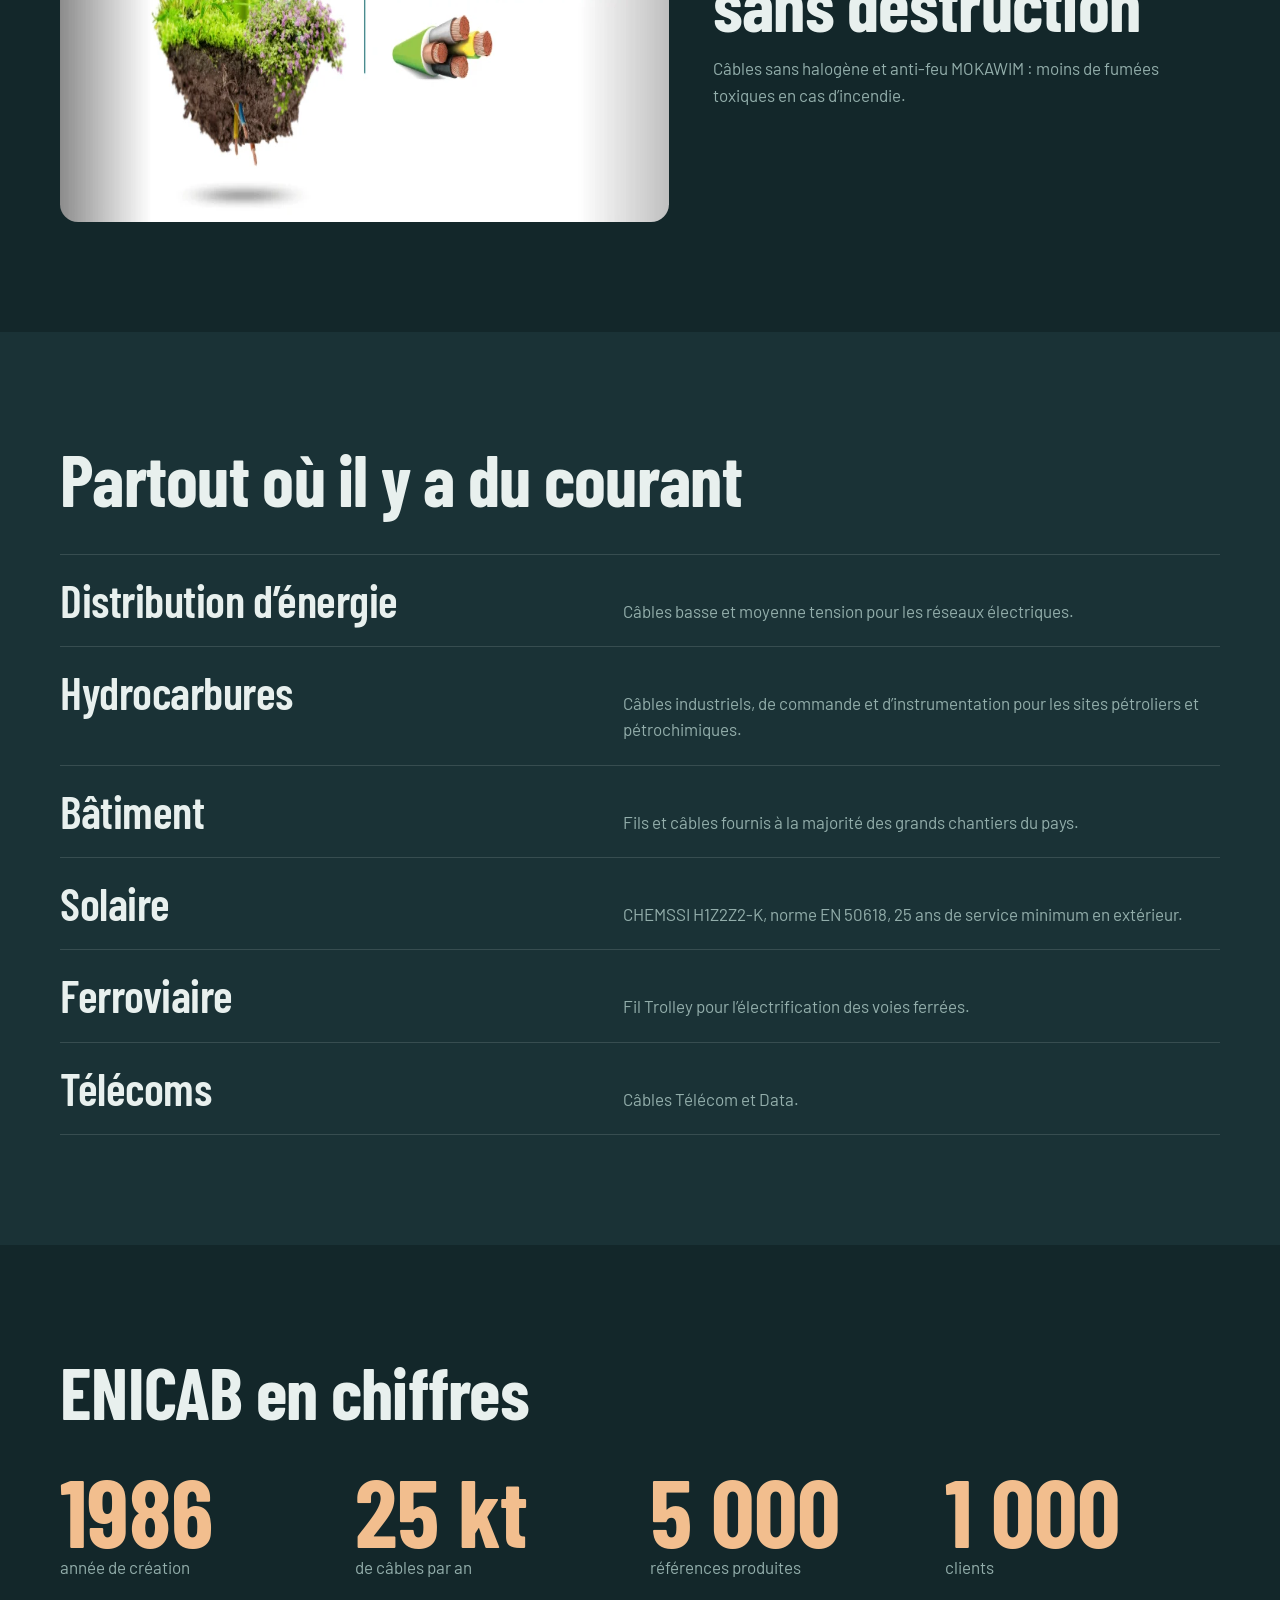
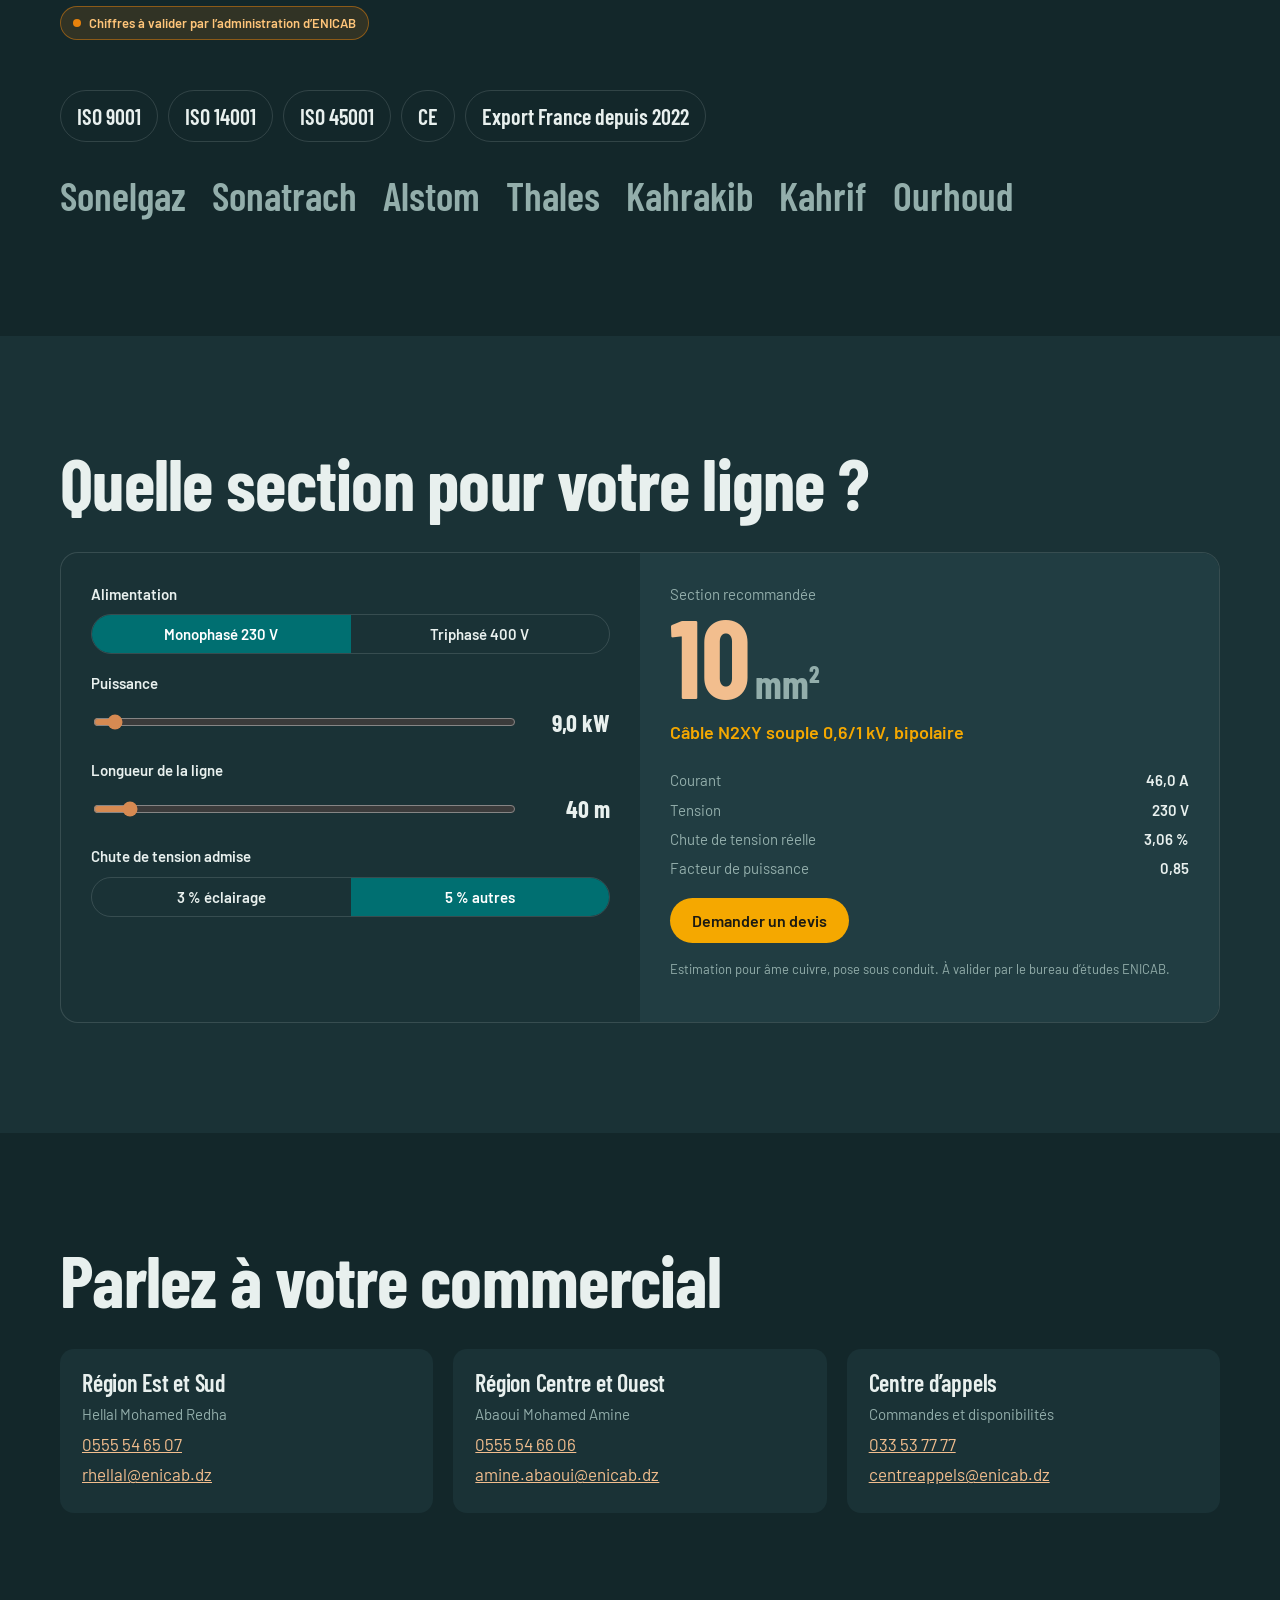
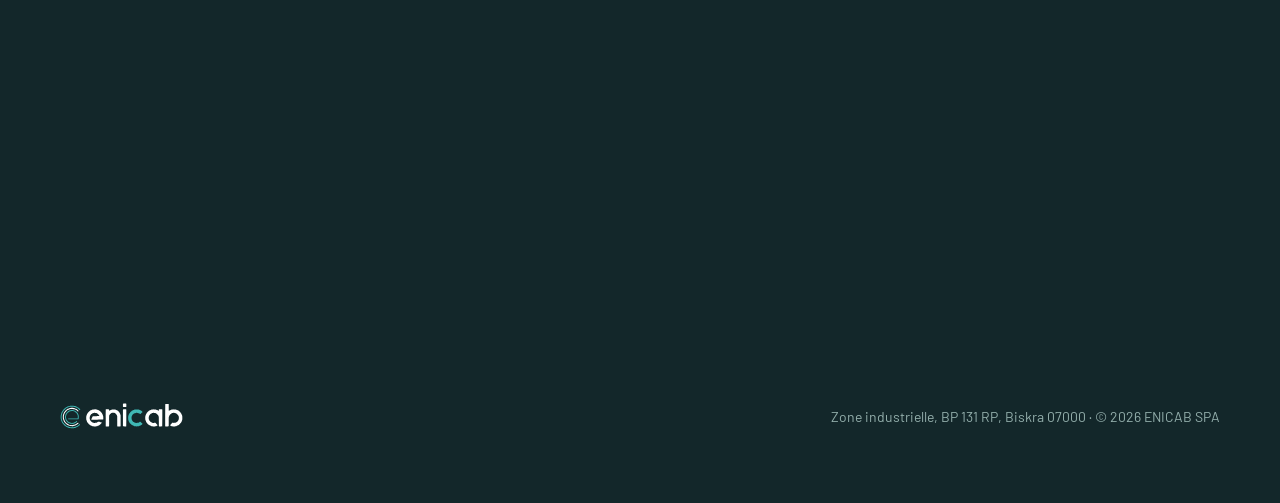
==== commit 272798b8: "Bandeau « maquette Webminds, site non officiel », points sur les pages développées du menu, 2 nouvel" ====
--- a/v2/index.html
+++ b/v2/index.html
@@ -16,10 +16,11 @@
 </style>
 </head>
 <body>
+<div class="mock-strip"><svg class="picto" viewBox="0 0 24 24" aria-hidden="true"><circle cx="12" cy="12" r="10" fill="none" stroke="currentColor" stroke-width="2"/><path d="M7 15V9l2.5 4L12 9l2.5 4L17 9v6" fill="none" stroke="currentColor" stroke-width="1.8" stroke-linejoin="round"/></svg><span><b>Maquette réalisée par Webminds</b> · ce n’est pas le site officiel d’ENICAB</span></div>
 <header class="top">
   <a href="index.html"><img src="../assets/img/logo-light.svg" alt="ENICAB" width="130" height="28"></a>
   <nav aria-label="Navigation">
-    <a href="#coupes">Gamme</a><a href="#calcul">Calculateur</a><a href="#contact">Contact</a>
+    <a class="dev" href="#coupes">Gamme</a><a class="dev" href="../produit-h07v.html">Fiches produits</a><a class="dev" href="#calcul">Calculateur</a><a class="dev" href="#contact">Contact</a>
     <a class="b b-amber" href="#contact">Demander un devis</a>
   </nav>
 </header>
@@ -70,7 +71,7 @@
 
 <section class="sec" style="padding-top:20px">
   <div class="w"><h2>Toute la gamme</h2></div>
-  <div class="rail" tabindex="0" aria-label="Gamme ENICAB, faites défiler"><a class="vcard" href="../gamme.html"><svg data-side="dom" aria-hidden="true"></svg><span>450/750 V</span><b>Domestique</b></a><a class="vcard" href="../gamme.html"><svg data-side="ind" aria-hidden="true"></svg><span>0,6/1 kV</span><b>Industriel</b></a><a class="vcard" href="../gamme.html"><svg data-side="mt" aria-hidden="true"></svg><span>18/30 kV</span><b>Moyenne tension</b></a><a class="vcard" href="../gamme.html"><svg data-side="ht" aria-hidden="true"></svg><span>HT, THT</span><b>Haute tension</b></a><a class="vcard" href="../gamme.html"><svg data-side="nus" aria-hidden="true"></svg><span>Aérien</span><b>Nus et torsadés</b></a><a class="vcard" href="../gamme.html"><svg data-side="sol" aria-hidden="true"></svg><span>DC</span><b>Solaire CHEMSSI</b></a><a class="vcard" href="../gamme.html"><svg data-side="sec" aria-hidden="true"></svg><span>Sécurité</span><b>Anti-feu, sans halogène</b></a><a class="vcard" href="../gamme.html"><svg data-side="rail" aria-hidden="true"></svg><span>Ferroviaire</span><b>Fil Trolley</b></a><a class="vcard" href="../gamme.html"><svg data-side="tel" aria-hidden="true"></svg><span>Données</span><b>Télécom et Data</b></a></div>
+  <div class="rail" tabindex="0" aria-label="Gamme ENICAB, faites défiler"><a class="vcard has-fiche" href="../produit-h07v.html"><span class="fp-badge">Fiche produit</span><svg data-side="dom" aria-hidden="true"></svg><span>450/750 V</span><b>Domestique</b></a><a class="vcard has-fiche" href="../produit-n2xy.html"><span class="fp-badge">Fiche produit</span><svg data-side="ind" aria-hidden="true"></svg><span>0,6/1 kV</span><b>Industriel</b></a><a class="vcard" href="../gamme.html"><svg data-side="mt" aria-hidden="true"></svg><span>18/30 kV</span><b>Moyenne tension</b></a><a class="vcard" href="../gamme.html"><svg data-side="ht" aria-hidden="true"></svg><span>HT, THT</span><b>Haute tension</b></a><a class="vcard" href="../gamme.html"><svg data-side="nus" aria-hidden="true"></svg><span>Aérien</span><b>Nus et torsadés</b></a><a class="vcard has-fiche" href="../produit.html"><span class="fp-badge">Fiche produit</span><svg data-side="sol" aria-hidden="true"></svg><span>DC</span><b>Solaire CHEMSSI</b></a><a class="vcard" href="../gamme.html"><svg data-side="sec" aria-hidden="true"></svg><span>Sécurité</span><b>Anti-feu, sans halogène</b></a><a class="vcard" href="../gamme.html"><svg data-side="rail" aria-hidden="true"></svg><span>Ferroviaire</span><b>Fil Trolley</b></a><a class="vcard" href="../gamme.html"><svg data-side="tel" aria-hidden="true"></svg><span>Données</span><b>Télécom et Data</b></a></div>
 </section>
 
 <section class="sec feat">
@@ -147,7 +148,7 @@
 <footer class="ftr"><div class="w"><img src="../assets/img/logo-light.svg" alt="ENICAB" width="120" height="26"><span>Zone industrielle, BP 131 RP, Biskra 07000 · © 2026 ENICAB SPA</span></div></footer>
 
 <a class="vpill" href="../index.html"><i></i>Découvrir la version corporate</a>
-<div class="demo-bar"><b>Maquette de démonstration réalisée par Webminds</b> · aucun formulaire n’est enregistré</div>
+<div class="demo-bar"><svg class="picto" viewBox="0 0 24 24" aria-hidden="true"><circle cx="12" cy="12" r="10" fill="none" stroke="currentColor" stroke-width="2"/><path d="M7 15V9l2.5 4L12 9l2.5 4L17 9v6" fill="none" stroke="currentColor" stroke-width="1.8" stroke-linejoin="round"/></svg><span><b>Maquette réalisée par Webminds</b> · site non officiel · aucun formulaire n’est enregistré</span></div>
 <script src="../assets/js/cable.js"></script>
 <script src="../assets/js/main.js"></script>
 <script src="../assets/js/v2.js"></script>
--- a/assets/css/v2.css
+++ b/assets/css/v2.css
@@ -156,3 +156,26 @@
 .feat img{width:100%;border-radius:18px}
 .feat h2{margin-bottom:16px}
 @media (max-width:860px){.feat-g{grid-template-columns:1fr;gap:22px}}
+/* v1.2 : gamme en liste verticale sur mobile */
+.vcard svg{background:radial-gradient(ellipse at 30% 50%,rgba(214,138,82,.14),transparent 70%);border-radius:10px;padding:10px 0}
+@media (max-width:760px){
+  .rail{flex-direction:column;overflow:visible;scroll-snap-type:none;padding:24px 20px 0}
+  .vcard{flex:none;width:100%}
+  .vcard b{font-size:28px}
+}
+/* v1.3 */
+.mock-strip{position:fixed;inset:0 0 auto 0;z-index:45;display:flex;align-items:center;justify-content:center;gap:8px;background:#F5A800;color:#13272A;font-size:13px;line-height:1.3;padding:7px 14px;text-align:center}
+.top{top:var(--strip,34px)}
+.hero{padding-top:150px}
+.picto{width:18px;height:18px;flex:none}
+.demo-bar{display:flex;align-items:center;justify-content:center;gap:8px}
+.demo-bar .picto{color:#F5A800}
+.top nav a.dev{position:relative;padding-left:13px}
+.top nav a.dev::before{content:"";position:absolute;left:0;top:50%;width:7px;height:7px;margin-top:-3.5px;border-radius:50%;background:var(--amber)}
+.vcard{position:relative}
+.vcard.has-fiche{border-color:rgba(245,168,0,.55)}
+.fp-badge{position:absolute;top:12px;right:12px;display:inline-flex;align-items:center;gap:6px;background:var(--amber);color:#13272A;font:700 12.5px var(--body);padding:5px 10px 5px 8px;border-radius:999px;z-index:2}
+.fp-badge::before{content:"";width:7px;height:7px;border-radius:50%;background:#13272A;animation:fpp 1.6s infinite}
+@keyframes fpp{50%{opacity:.25}}
+@media (max-width:760px){.mock-strip{font-size:12px}.top{top:var(--strip,46px)}}
+.vcard .fp-badge{color:#13272A;font:700 12.5px var(--body)}
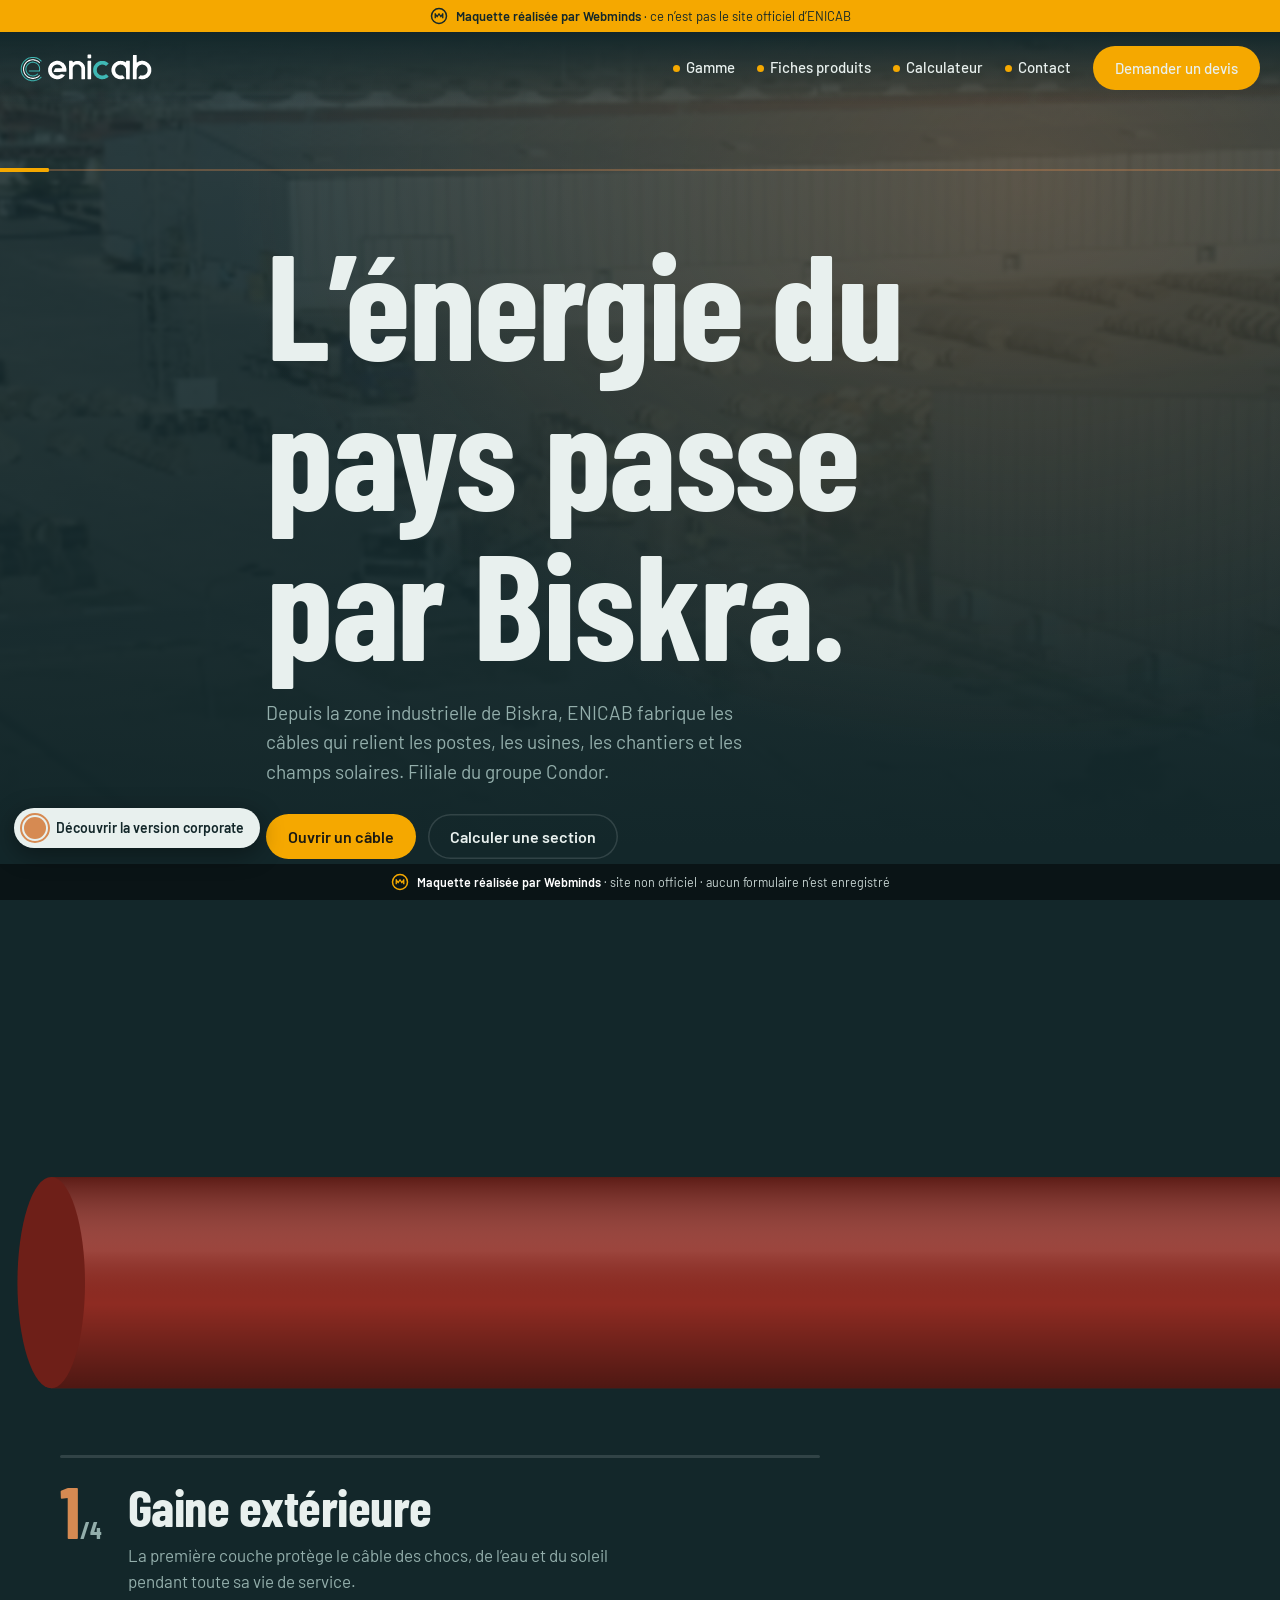
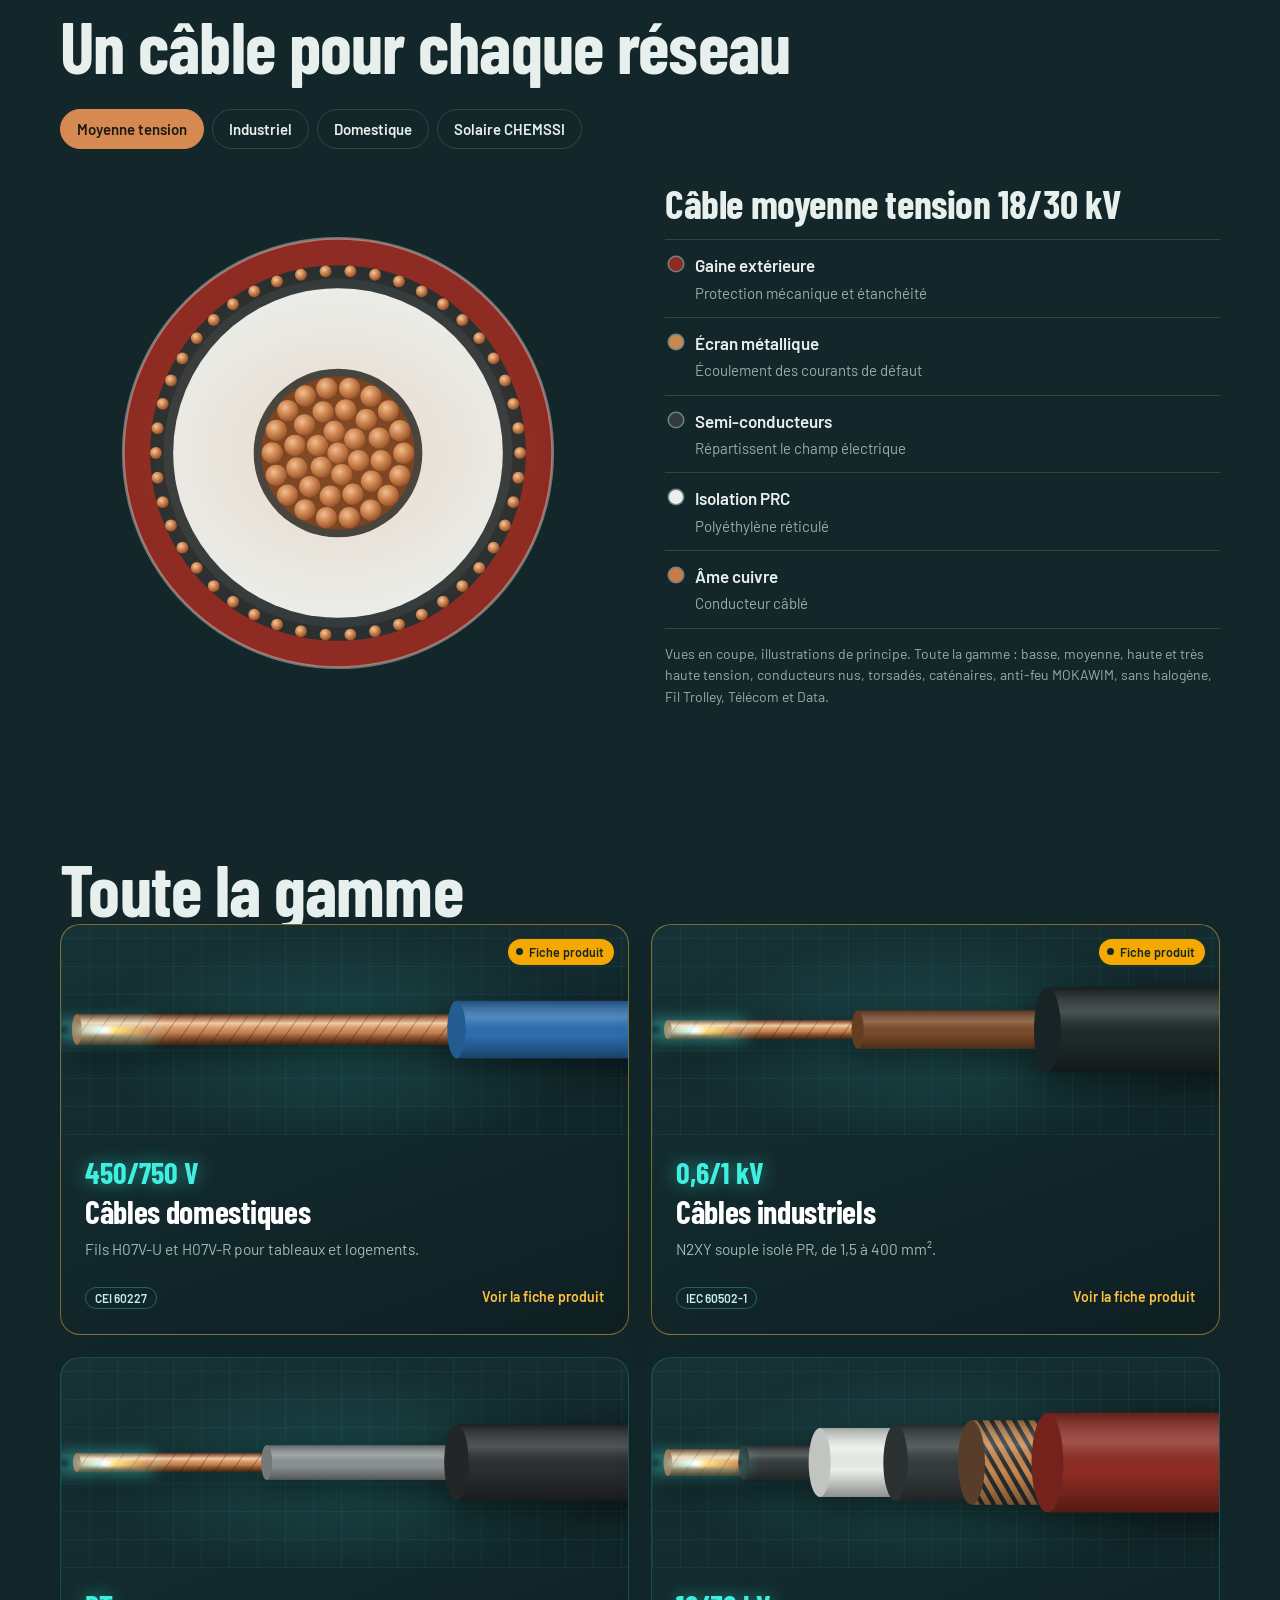
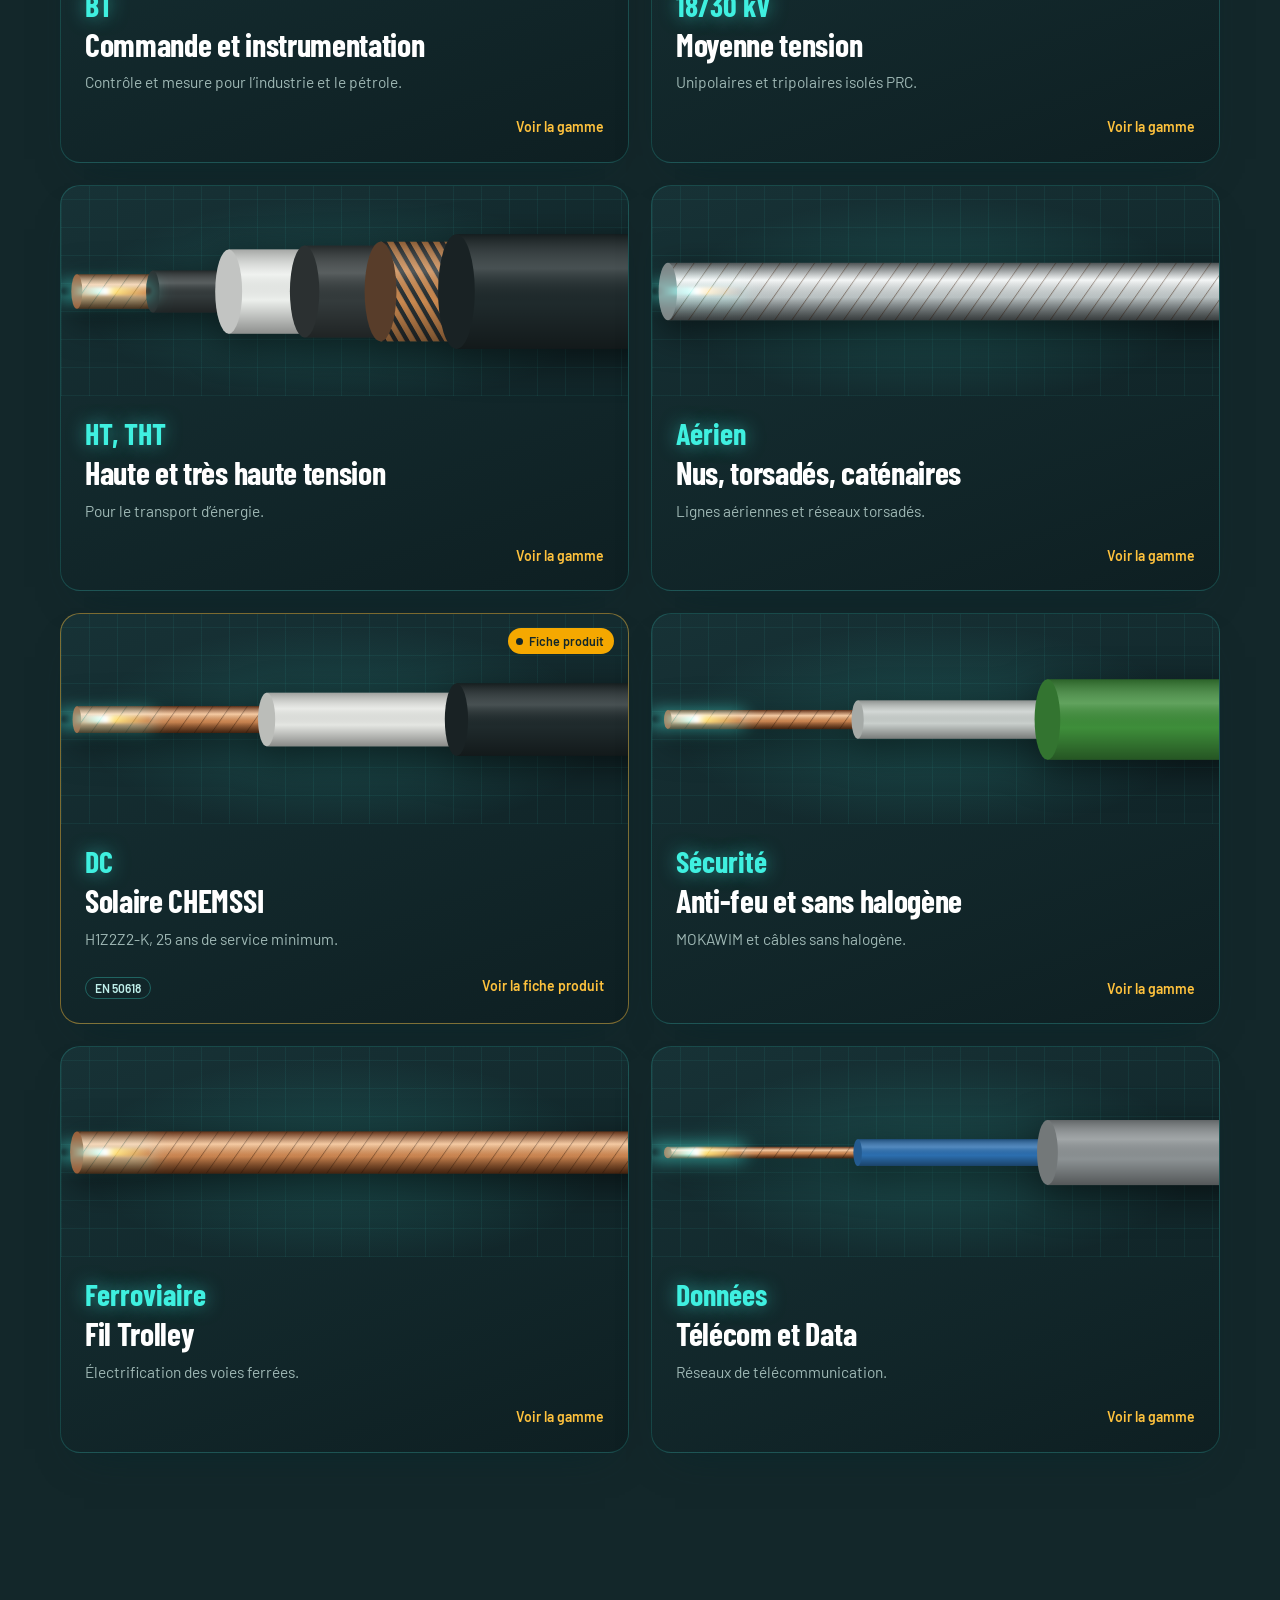
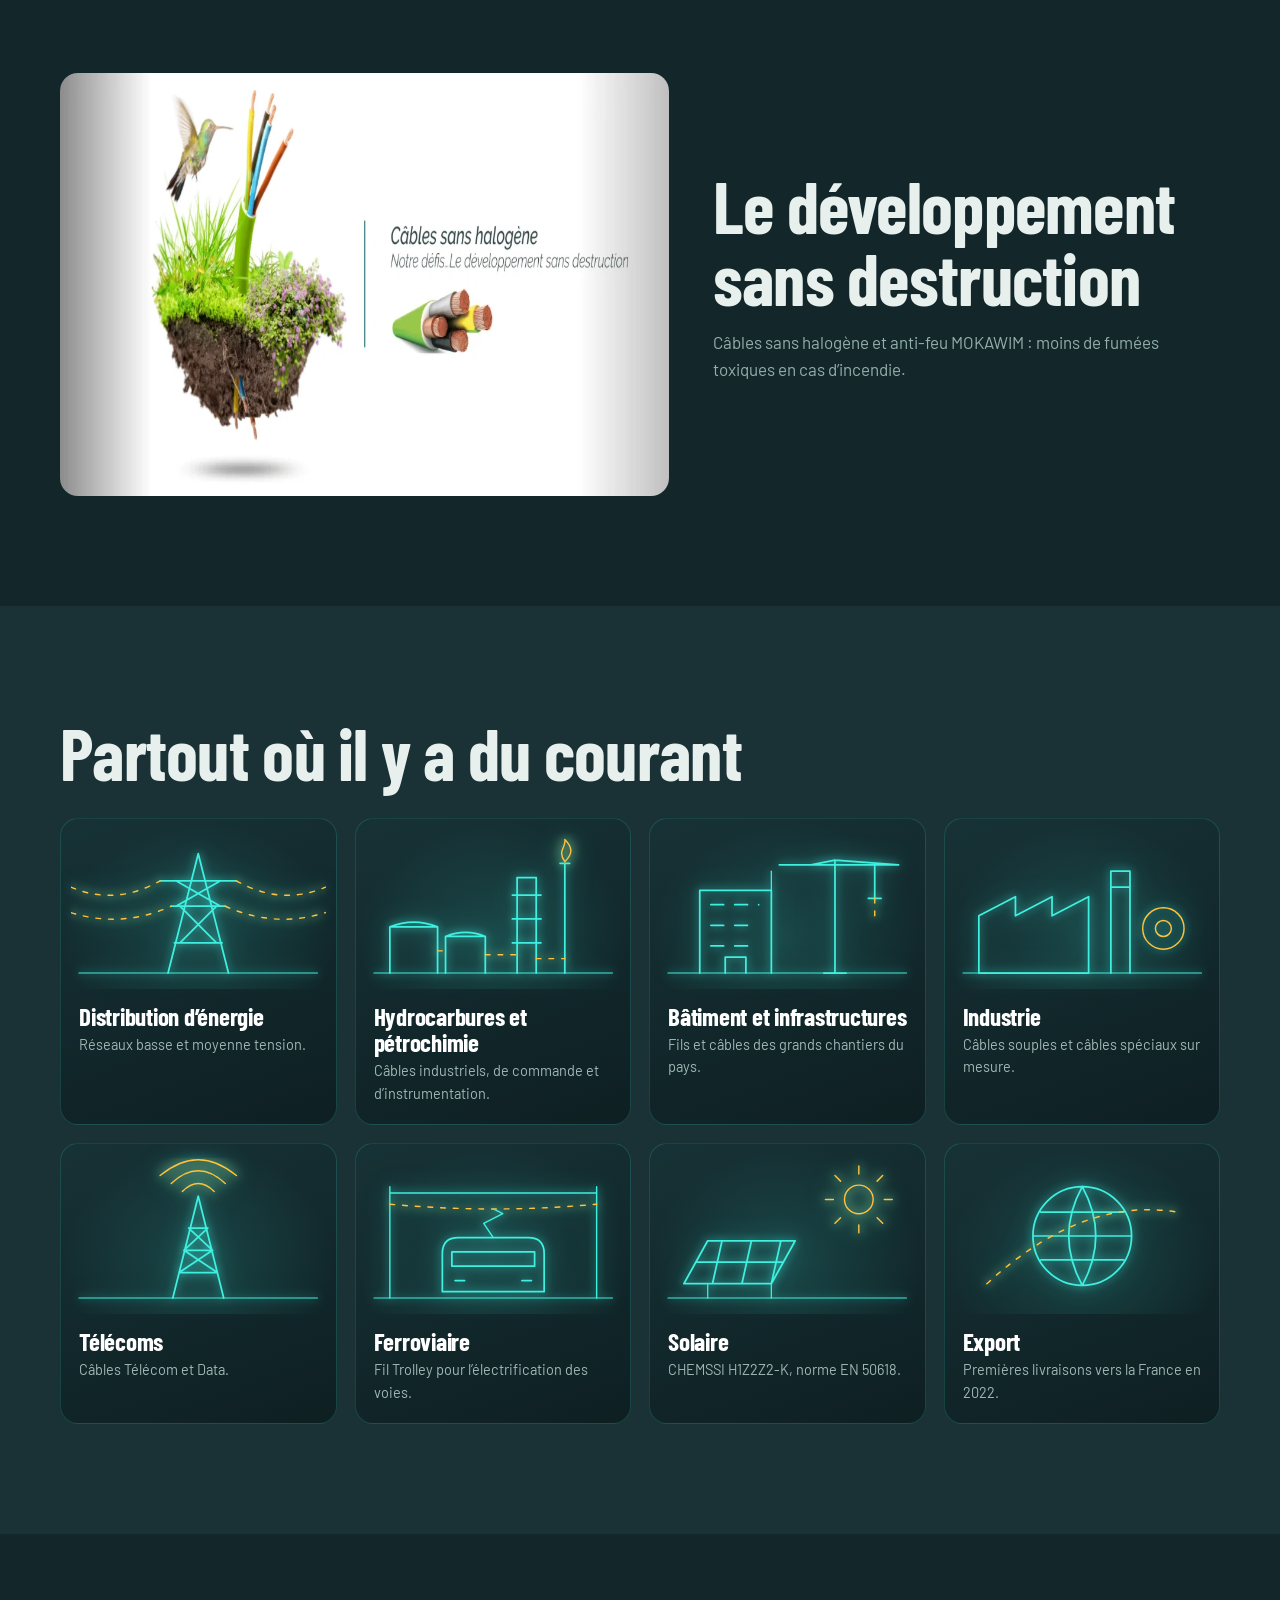
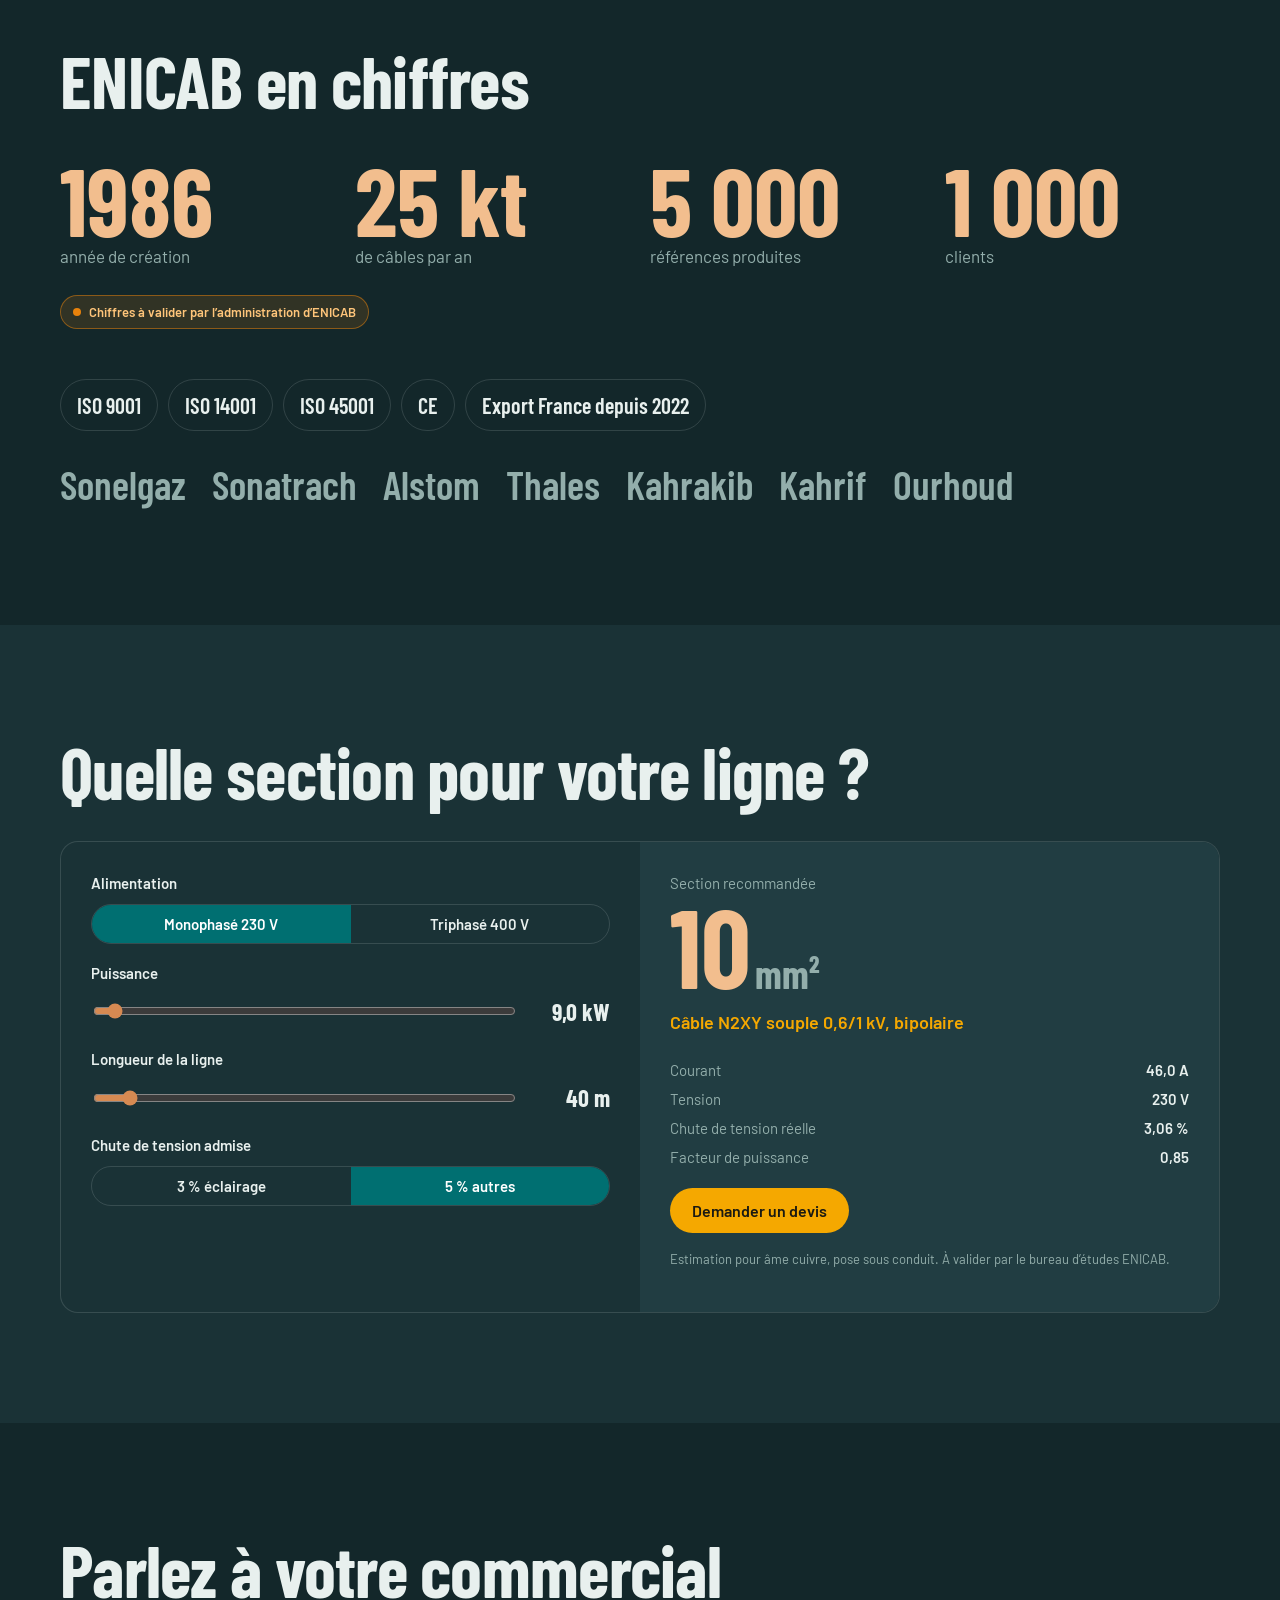
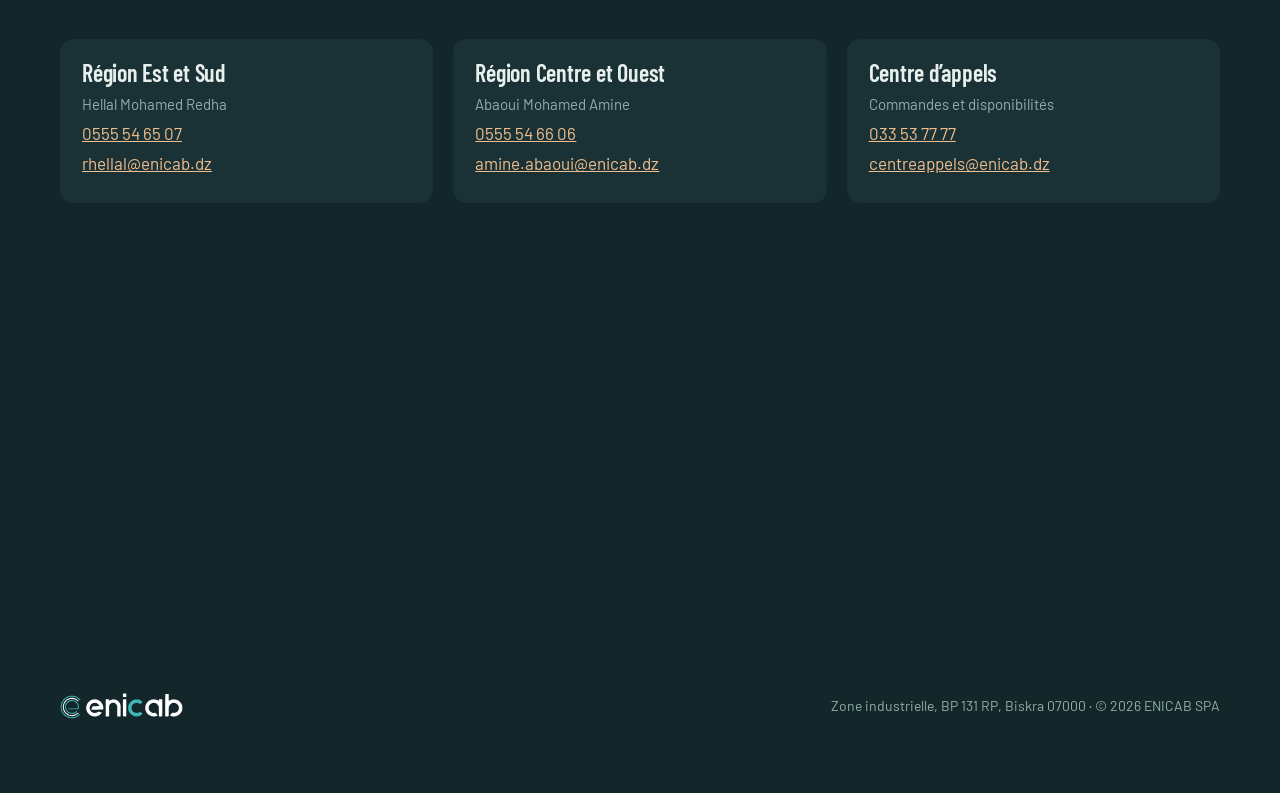
==== commit afcf66b5: "Grandes cartes produits néon avec impulsion électrique, secteurs illustrés (énergie, pétrole, bâtime" ====
--- a/v2/index.html
+++ b/v2/index.html
@@ -71,7 +71,7 @@
 
 <section class="sec" style="padding-top:20px">
   <div class="w"><h2>Toute la gamme</h2></div>
-  <div class="rail" tabindex="0" aria-label="Gamme ENICAB, faites défiler"><a class="vcard has-fiche" href="../produit-h07v.html"><span class="fp-badge">Fiche produit</span><svg data-side="dom" aria-hidden="true"></svg><span>450/750 V</span><b>Domestique</b></a><a class="vcard has-fiche" href="../produit-n2xy.html"><span class="fp-badge">Fiche produit</span><svg data-side="ind" aria-hidden="true"></svg><span>0,6/1 kV</span><b>Industriel</b></a><a class="vcard" href="../gamme.html"><svg data-side="mt" aria-hidden="true"></svg><span>18/30 kV</span><b>Moyenne tension</b></a><a class="vcard" href="../gamme.html"><svg data-side="ht" aria-hidden="true"></svg><span>HT, THT</span><b>Haute tension</b></a><a class="vcard" href="../gamme.html"><svg data-side="nus" aria-hidden="true"></svg><span>Aérien</span><b>Nus et torsadés</b></a><a class="vcard has-fiche" href="../produit.html"><span class="fp-badge">Fiche produit</span><svg data-side="sol" aria-hidden="true"></svg><span>DC</span><b>Solaire CHEMSSI</b></a><a class="vcard" href="../gamme.html"><svg data-side="sec" aria-hidden="true"></svg><span>Sécurité</span><b>Anti-feu, sans halogène</b></a><a class="vcard" href="../gamme.html"><svg data-side="rail" aria-hidden="true"></svg><span>Ferroviaire</span><b>Fil Trolley</b></a><a class="vcard" href="../gamme.html"><svg data-side="tel" aria-hidden="true"></svg><span>Données</span><b>Télécom et Data</b></a></div>
+  <div class="w"><div class="ecards"><a class="ecard has-fiche" data-cat="dom" href="../produit-h07v.html"><div class="ecard-vis"><span class="fp-badge">Fiche produit</span><div class="cab"><svg class="side" data-side="dom" aria-hidden="true"></svg><i class="spark"></i></div></div><div class="ecard-body"><span class="volt">450/750 V</span><h3>Câbles domestiques</h3><p>Fils H07V-U et H07V-R pour tableaux et logements.</p><div class="ecard-foot"><span class="norm"><em>CEI 60227</em></span><span class="go">Voir la fiche produit</span></div></div></a><a class="ecard has-fiche" data-cat="ind bt" href="../produit-n2xy.html"><div class="ecard-vis"><span class="fp-badge">Fiche produit</span><div class="cab"><svg class="side" data-side="ind" aria-hidden="true"></svg><i class="spark"></i></div></div><div class="ecard-body"><span class="volt">0,6/1 kV</span><h3>Câbles industriels</h3><p>N2XY souple isolé PR, de 1,5 à 400 mm².</p><div class="ecard-foot"><span class="norm"><em>IEC 60502-1</em></span><span class="go">Voir la fiche produit</span></div></div></a><a class="ecard" data-cat="ind bt" href="../gamme.html"><div class="ecard-vis"><div class="cab"><svg class="side" data-side="bt" aria-hidden="true"></svg><i class="spark"></i></div></div><div class="ecard-body"><span class="volt">BT</span><h3>Commande et instrumentation</h3><p>Contrôle et mesure pour l’industrie et le pétrole.</p><div class="ecard-foot"><span class="norm"></span><span class="go">Voir la gamme</span></div></div></a><a class="ecard" data-cat="mt" href="../gamme.html"><div class="ecard-vis"><div class="cab"><svg class="side" data-side="mt" aria-hidden="true"></svg><i class="spark"></i></div></div><div class="ecard-body"><span class="volt">18/30 kV</span><h3>Moyenne tension</h3><p>Unipolaires et tripolaires isolés PRC.</p><div class="ecard-foot"><span class="norm"></span><span class="go">Voir la gamme</span></div></div></a><a class="ecard" data-cat="ht" href="../gamme.html"><div class="ecard-vis"><div class="cab"><svg class="side" data-side="ht" aria-hidden="true"></svg><i class="spark"></i></div></div><div class="ecard-body"><span class="volt">HT, THT</span><h3>Haute et très haute tension</h3><p>Pour le transport d’énergie.</p><div class="ecard-foot"><span class="norm"></span><span class="go">Voir la gamme</span></div></div></a><a class="ecard" data-cat="ht" href="../gamme.html"><div class="ecard-vis"><div class="cab"><svg class="side" data-side="nus" aria-hidden="true"></svg><i class="spark"></i></div></div><div class="ecard-body"><span class="volt">Aérien</span><h3>Nus, torsadés, caténaires</h3><p>Lignes aériennes et réseaux torsadés.</p><div class="ecard-foot"><span class="norm"></span><span class="go">Voir la gamme</span></div></div></a><a class="ecard has-fiche" data-cat="sol" href="../produit.html"><div class="ecard-vis"><span class="fp-badge">Fiche produit</span><div class="cab"><svg class="side" data-side="sol" aria-hidden="true"></svg><i class="spark"></i></div></div><div class="ecard-body"><span class="volt">DC</span><h3>Solaire CHEMSSI</h3><p>H1Z2Z2-K, 25 ans de service minimum.</p><div class="ecard-foot"><span class="norm"><em>EN 50618</em></span><span class="go">Voir la fiche produit</span></div></div></a><a class="ecard" data-cat="sec" href="../gamme.html"><div class="ecard-vis"><div class="cab"><svg class="side" data-side="sec" aria-hidden="true"></svg><i class="spark"></i></div></div><div class="ecard-body"><span class="volt">Sécurité</span><h3>Anti-feu et sans halogène</h3><p>MOKAWIM et câbles sans halogène.</p><div class="ecard-foot"><span class="norm"></span><span class="go">Voir la gamme</span></div></div></a><a class="ecard" data-cat="rail" href="../gamme.html"><div class="ecard-vis"><div class="cab"><svg class="side" data-side="rail" aria-hidden="true"></svg><i class="spark"></i></div></div><div class="ecard-body"><span class="volt">Ferroviaire</span><h3>Fil Trolley</h3><p>Électrification des voies ferrées.</p><div class="ecard-foot"><span class="norm"></span><span class="go">Voir la gamme</span></div></div></a><a class="ecard" data-cat="tel" href="../gamme.html"><div class="ecard-vis"><div class="cab"><svg class="side" data-side="tel" aria-hidden="true"></svg><i class="spark"></i></div></div><div class="ecard-body"><span class="volt">Données</span><h3>Télécom et Data</h3><p>Réseaux de télécommunication.</p><div class="ecard-foot"><span class="norm"></span><span class="go">Voir la gamme</span></div></div></a></div></div>
 </section>
 
 <section class="sec feat">
@@ -83,15 +83,8 @@
 
 <section class="sec" style="background:var(--bg2)">
   <div class="w">
-    <h2>Partout où il y a du courant</h2>
-    <div class="sectors">
-      <div><h3>Distribution d’énergie</h3><p>Câbles basse et moyenne tension pour les réseaux électriques.</p></div>
-      <div><h3>Hydrocarbures</h3><p>Câbles industriels, de commande et d’instrumentation pour les sites pétroliers et pétrochimiques.</p></div>
-      <div><h3>Bâtiment</h3><p>Fils et câbles fournis à la majorité des grands chantiers du pays.</p></div>
-      <div><h3>Solaire</h3><p>CHEMSSI H1Z2Z2-K, norme EN 50618, 25 ans de service minimum en extérieur.</p></div>
-      <div><h3>Ferroviaire</h3><p>Fil Trolley pour l’électrification des voies ferrées.</p></div>
-      <div><h3>Télécoms</h3><p>Câbles Télécom et Data.</p></div>
-    </div>
+    <h2 style="margin-bottom:30px">Partout où il y a du courant</h2>
+    <div class="scards"><article class="scard"><div class="scard-vis"><svg class="neon" viewBox="0 0 320 180" aria-hidden="true" fill="none" stroke-linecap="round" stroke-linejoin="round"><path class="" d="M10 168H310" stroke="#3FF0E0" stroke-width="1.4"/><path class="" d="M160 18L122 168M160 18L198 168M112 52H208M126 84H194M132 52L188 84M188 52L132 84M137 84L183 130M183 84L137 130M130 130H190" stroke="#3FF0E0" stroke-width="2.2"/><path class="flow" d="M0 60Q56 84 112 52M208 52Q264 84 320 60M0 92Q63 112 126 84M194 84Q257 112 320 92" stroke="#FFC23D" stroke-width="1.8"/></svg></div><h3>Distribution d’énergie</h3><p>Réseaux basse et moyenne tension.</p></article><article class="scard"><div class="scard-vis"><svg class="neon" viewBox="0 0 320 180" aria-hidden="true" fill="none" stroke-linecap="round" stroke-linejoin="round"><path class="" d="M10 168H310" stroke="#3FF0E0" stroke-width="1.4"/><path class="" d="M30 168V110H90V168M30 110Q60 98 90 110" stroke="#3FF0E0" stroke-width="2.2"/><path class="" d="M100 168V122H150V168M100 122Q125 112 150 122" stroke="#3FF0E0" stroke-width="2.2"/><path class="" d="M190 168V48H214V168M184 70H220M184 100H220M184 130H220" stroke="#3FF0E0" stroke-width="2.2"/><path class="" d="M250 168V30M244 30H256" stroke="#3FF0E0" stroke-width="2.2"/><path class="flame" d="M250 28C240 14 252 10 250 0C262 12 258 20 250 28Z" stroke="#FFC23D" stroke-width="1.8"/><path class="flow" d="M90 140H100M150 145H190M214 150H250" stroke="#FFC23D" stroke-width="1.6"/></svg></div><h3>Hydrocarbures et pétrochimie</h3><p>Câbles industriels, de commande et d’instrumentation.</p></article><article class="scard"><div class="scard-vis"><svg class="neon" viewBox="0 0 320 180" aria-hidden="true" fill="none" stroke-linecap="round" stroke-linejoin="round"><path class="" d="M10 168H310" stroke="#3FF0E0" stroke-width="1.4"/><path class="" d="M50 168V64H140V168M64 82H80M94 82H110M124 82V82M64 108H80M94 108H110M64 134H80M94 134H110M82 168V148H108V168" stroke="#3FF0E0" stroke-width="2.2"/><path class="" d="M220 168V26M206 168H234M150 32H300M220 26L190 32M220 26L300 32M270 32V74M262 74H278" stroke="#3FF0E0" stroke-width="2.2"/><path class="" d="M140 64V40" stroke="#3FF0E0" stroke-width="1.6"/><path class="flow" d="M270 74V96" stroke="#FFC23D" stroke-width="1.8"/></svg></div><h3>Bâtiment et infrastructures</h3><p>Fils et câbles des grands chantiers du pays.</p></article><article class="scard"><div class="scard-vis"><svg class="neon" viewBox="0 0 320 180" aria-hidden="true" fill="none" stroke-linecap="round" stroke-linejoin="round"><path class="" d="M10 168H310" stroke="#3FF0E0" stroke-width="1.4"/><path class="" d="M30 168V96L76 72V96L122 72V96L168 72V168Z" stroke="#3FF0E0" stroke-width="2.2"/><path class="" d="M196 168V40H220V168M196 60H220" stroke="#3FF0E0" stroke-width="2.2"/><path class="spin" d="M262 112m-26 0a26 26 0 1 0 52 0a26 26 0 1 0 -52 0M262 112m-10 0a10 10 0 1 0 20 0a10 10 0 1 0 -20 0" stroke="#FFC23D" stroke-width="1.8"/></svg></div><h3>Industrie</h3><p>Câbles souples et câbles spéciaux sur mesure.</p></article><article class="scard"><div class="scard-vis"><svg class="neon" viewBox="0 0 320 180" aria-hidden="true" fill="none" stroke-linecap="round" stroke-linejoin="round"><path class="" d="M10 168H310" stroke="#3FF0E0" stroke-width="1.4"/><path class="" d="M160 40L128 168M160 40L192 168M136 136H184M142 108H178M148 80H172M136 136L178 108M184 136L142 108M142 108L172 80M178 108L148 80" stroke="#3FF0E0" stroke-width="2.2"/><path class="wave" d="M140 34Q160 14 180 34M126 24Q160 -8 194 24M112 14Q160 -26 208 14" stroke="#FFC23D" stroke-width="1.8"/></svg></div><h3>Télécoms</h3><p>Câbles Télécom et Data.</p></article><article class="scard"><div class="scard-vis"><svg class="neon" viewBox="0 0 320 180" aria-hidden="true" fill="none" stroke-linecap="round" stroke-linejoin="round"><path class="" d="M10 168H310" stroke="#3FF0E0" stroke-width="1.4"/><path class="" d="M30 168V28M290 168V28M30 36H290" stroke="#3FF0E0" stroke-width="1.8"/><path class="flow" d="M30 50Q160 62 290 50" stroke="#FFC23D" stroke-width="1.8"/><path class="" d="M96 160V112Q96 92 116 92H204Q224 92 224 112V160ZM108 110H212V128H108ZM112 146h12M196 146h12" stroke="#3FF0E0" stroke-width="2.2"/><path class="" d="M160 92L148 74L172 62L160 56" stroke="#3FF0E0" stroke-width="1.8"/></svg></div><h3>Ferroviaire</h3><p>Fil Trolley pour l’électrification des voies.</p></article><article class="scard"><div class="scard-vis"><svg class="neon" viewBox="0 0 320 180" aria-hidden="true" fill="none" stroke-linecap="round" stroke-linejoin="round"><path class="" d="M10 168H310" stroke="#3FF0E0" stroke-width="1.4"/><path class="sun" d="M250 44m-18 0a18 18 0 1 0 36 0a18 18 0 1 0 -36 0M250 12V2M250 86V76M218 44H208M292 44H282M227 21L220 14M273 67L280 74M273 21L280 14M227 67L220 74" stroke="#FFC23D" stroke-width="1.8"/><path class="" d="M30 150L60 96H170L140 150ZM45 123H155M78 96L66 150M115 96L103 150M152 96L140 150" stroke="#3FF0E0" stroke-width="2.2"/><path class="" d="M60 150V168M140 150V168" stroke="#3FF0E0" stroke-width="1.6"/></svg></div><h3>Solaire</h3><p>CHEMSSI H1Z2Z2-K, norme EN 50618.</p></article><article class="scard"><div class="scard-vis"><svg class="neon" viewBox="0 0 320 180" aria-hidden="true" fill="none" stroke-linecap="round" stroke-linejoin="round"><path class="" d="M160 90m-62 0a62 62 0 1 0 124 0a62 62 0 1 0 -124 0M98 90H222M160 28Q126 90 160 152M160 28Q194 90 160 152M108 60H212M108 120H212" stroke="#3FF0E0" stroke-width="2.2"/><path class="flow" d="M40 150Q160 40 280 60" stroke="#FFC23D" stroke-width="1.8"/></svg></div><h3>Export</h3><p>Premières livraisons vers la France en 2022.</p></article></div>
   </div>
 </section>
 
--- a/assets/css/v2.css
+++ b/assets/css/v2.css
@@ -179,3 +179,51 @@
 @keyframes fpp{50%{opacity:.25}}
 @media (max-width:760px){.mock-strip{font-size:12px}.top{top:var(--strip,46px)}}
 .vcard .fp-badge{color:#13272A;font:700 12.5px var(--body)}
+/* ===== cartes électriques (partagé) ===== */
+.ecards{display:grid;grid-template-columns:repeat(2,1fr);gap:22px}
+.ecard{position:relative;display:flex;flex-direction:column;border-radius:20px;overflow:hidden;text-decoration:none;color:#E8F2F0;background:linear-gradient(160deg,#173236 0%,#0E1F22 100%);border:1px solid rgba(63,240,224,.18);box-shadow:0 20px 40px -24px rgba(0,40,45,.6);transition:transform .35s cubic-bezier(.2,.8,.2,1),box-shadow .35s,border-color .35s;isolation:isolate}
+.ecard::after{content:"";position:absolute;inset:0;border-radius:inherit;padding:1px;background:linear-gradient(120deg,transparent 30%,rgba(63,240,224,.9) 45%,rgba(255,194,61,.9) 55%,transparent 70%) 0 0/250% 100%;-webkit-mask:linear-gradient(#000 0 0) content-box,linear-gradient(#000 0 0);-webkit-mask-composite:xor;mask-composite:exclude;opacity:0;transition:opacity .35s;pointer-events:none;animation:edge 3s linear infinite}
+@keyframes edge{to{background-position:-250% 0}}
+.ecard:hover{transform:translateY(-6px);border-color:rgba(63,240,224,.5);box-shadow:0 30px 60px -20px rgba(63,240,224,.35)}
+.ecard:hover::after{opacity:1}
+.ecard-vis{position:relative;height:210px;display:flex;align-items:center;background:radial-gradient(ellipse at 50% 55%,rgba(63,240,224,.16),transparent 65%),repeating-linear-gradient(90deg,rgba(63,240,224,.06) 0 1px,transparent 1px 28px),repeating-linear-gradient(0deg,rgba(63,240,224,.06) 0 1px,transparent 1px 28px)}
+.cab{position:relative;width:100%;padding:0 0 0 0}
+.cab .side{width:108%;max-width:none;height:auto;margin-left:-2%;filter:drop-shadow(0 10px 18px rgba(0,0,0,.55));background:none!important;padding:0!important;transition:transform .5s}
+.ecard:hover .cab .side{transform:translateX(-14px)}
+.spark{position:absolute;left:0;top:50%;width:90px;height:8px;margin-top:-4px;border-radius:8px;background:linear-gradient(90deg,transparent,#3FF0E0 40%,#FFF 50%,#FFC23D 60%,transparent);filter:blur(1.5px);box-shadow:0 0 18px 4px rgba(63,240,224,.6);mix-blend-mode:screen;animation:spark 2.6s cubic-bezier(.5,0,.3,1) infinite}
+@keyframes spark{0%{transform:translateX(-120px);opacity:0}10%{opacity:1}80%{opacity:1}100%{transform:translateX(560px);opacity:0}}
+.ecard:nth-child(2n) .spark{animation-delay:.9s}.ecard:nth-child(3n) .spark{animation-delay:1.6s}
+.ecard-body{padding:22px 24px 24px;display:flex;flex-direction:column;gap:6px;flex:1}
+.ecard .volt{font-family:var(--cond);font-weight:700;font-size:30px;line-height:1;color:#3FF0E0;text-shadow:0 0 18px rgba(63,240,224,.55)}
+.ecard h3{font-family:var(--cond);font-weight:700;font-size:32px;line-height:1.02;color:#fff;margin:2px 0 4px}
+.ecard p{margin:0;color:#9FB8B5;font-size:15.5px;max-width:42ch}
+.ecard-foot{display:flex;justify-content:space-between;align-items:center;gap:10px;margin-top:auto;padding-top:16px}
+.ecard .norm em{font-style:normal;font-size:12px;font-weight:600;border:1px solid rgba(63,240,224,.3);color:#BFEFEA;border-radius:999px;padding:3px 9px;margin-right:4px}
+.ecard .go{font-weight:600;font-size:14px;color:#FFC23D;white-space:nowrap}
+.ecard.has-fiche{border-color:rgba(255,194,61,.45)}
+.ecard .fp-badge{position:absolute;top:14px;right:14px;z-index:3}
+/* secteurs néon */
+.scards{display:grid;grid-template-columns:repeat(4,1fr);gap:18px}
+.scard{border-radius:18px;overflow:hidden;background:linear-gradient(160deg,#173236,#0E1F22);border:1px solid rgba(63,240,224,.16);color:#E8F2F0;padding-bottom:20px;transition:transform .35s,box-shadow .35s}
+.scard:hover{transform:translateY(-5px);box-shadow:0 24px 50px -20px rgba(63,240,224,.35)}
+.scard-vis{height:170px;display:flex;align-items:center;justify-content:center;padding:14px 10px 0;background:radial-gradient(ellipse at 50% 70%,rgba(63,240,224,.14),transparent 70%)}
+.neon{width:100%;height:100%;filter:drop-shadow(0 0 4px rgba(63,240,224,.8)) drop-shadow(0 0 12px rgba(63,240,224,.35))}
+.neon .flow{stroke-dasharray:6 10;animation:flow 1.2s linear infinite;filter:drop-shadow(0 0 6px rgba(255,194,61,.9))}
+@keyframes flow{to{stroke-dashoffset:-32}}
+.neon .flame,.neon .sun,.neon .wave{animation:glow 1.8s ease-in-out infinite;filter:drop-shadow(0 0 8px rgba(255,194,61,.9))}
+@keyframes glow{50%{opacity:.45}}
+.scard h3{font-family:var(--cond);font-weight:700;font-size:25px;line-height:1.05;color:#fff;margin:14px 18px 4px}
+.scard p{margin:0 18px;color:#9FB8B5;font-size:14.5px}
+@media (max-width:1000px){.scards{grid-template-columns:repeat(3,1fr)}}
+/* mobile : carrousel horizontal de grandes cartes */
+@media (max-width:760px){
+  .ecards,.scards{display:flex;gap:14px;overflow-x:auto;scroll-snap-type:x mandatory;margin:0 -20px;padding:6px 20px 18px;scroll-padding-left:20px;scrollbar-width:none}
+  .ecards::-webkit-scrollbar,.scards::-webkit-scrollbar{display:none}
+  .ecard{flex:0 0 86%;scroll-snap-align:start}
+  .scard{flex:0 0 72%;scroll-snap-align:start}
+  .ecard-vis{height:180px}
+  .ecard h3{font-size:30px}
+}
+@media (prefers-reduced-motion:reduce){.spark,.ecard::after,.neon .flow,.neon .flame,.neon .sun,.neon .wave{animation:none}}
+.swipe-hint{display:none;font-size:13px;color:var(--muted,#93AEAB);margin:-6px 0 12px}
+@media (max-width:760px){.swipe-hint{display:block}}
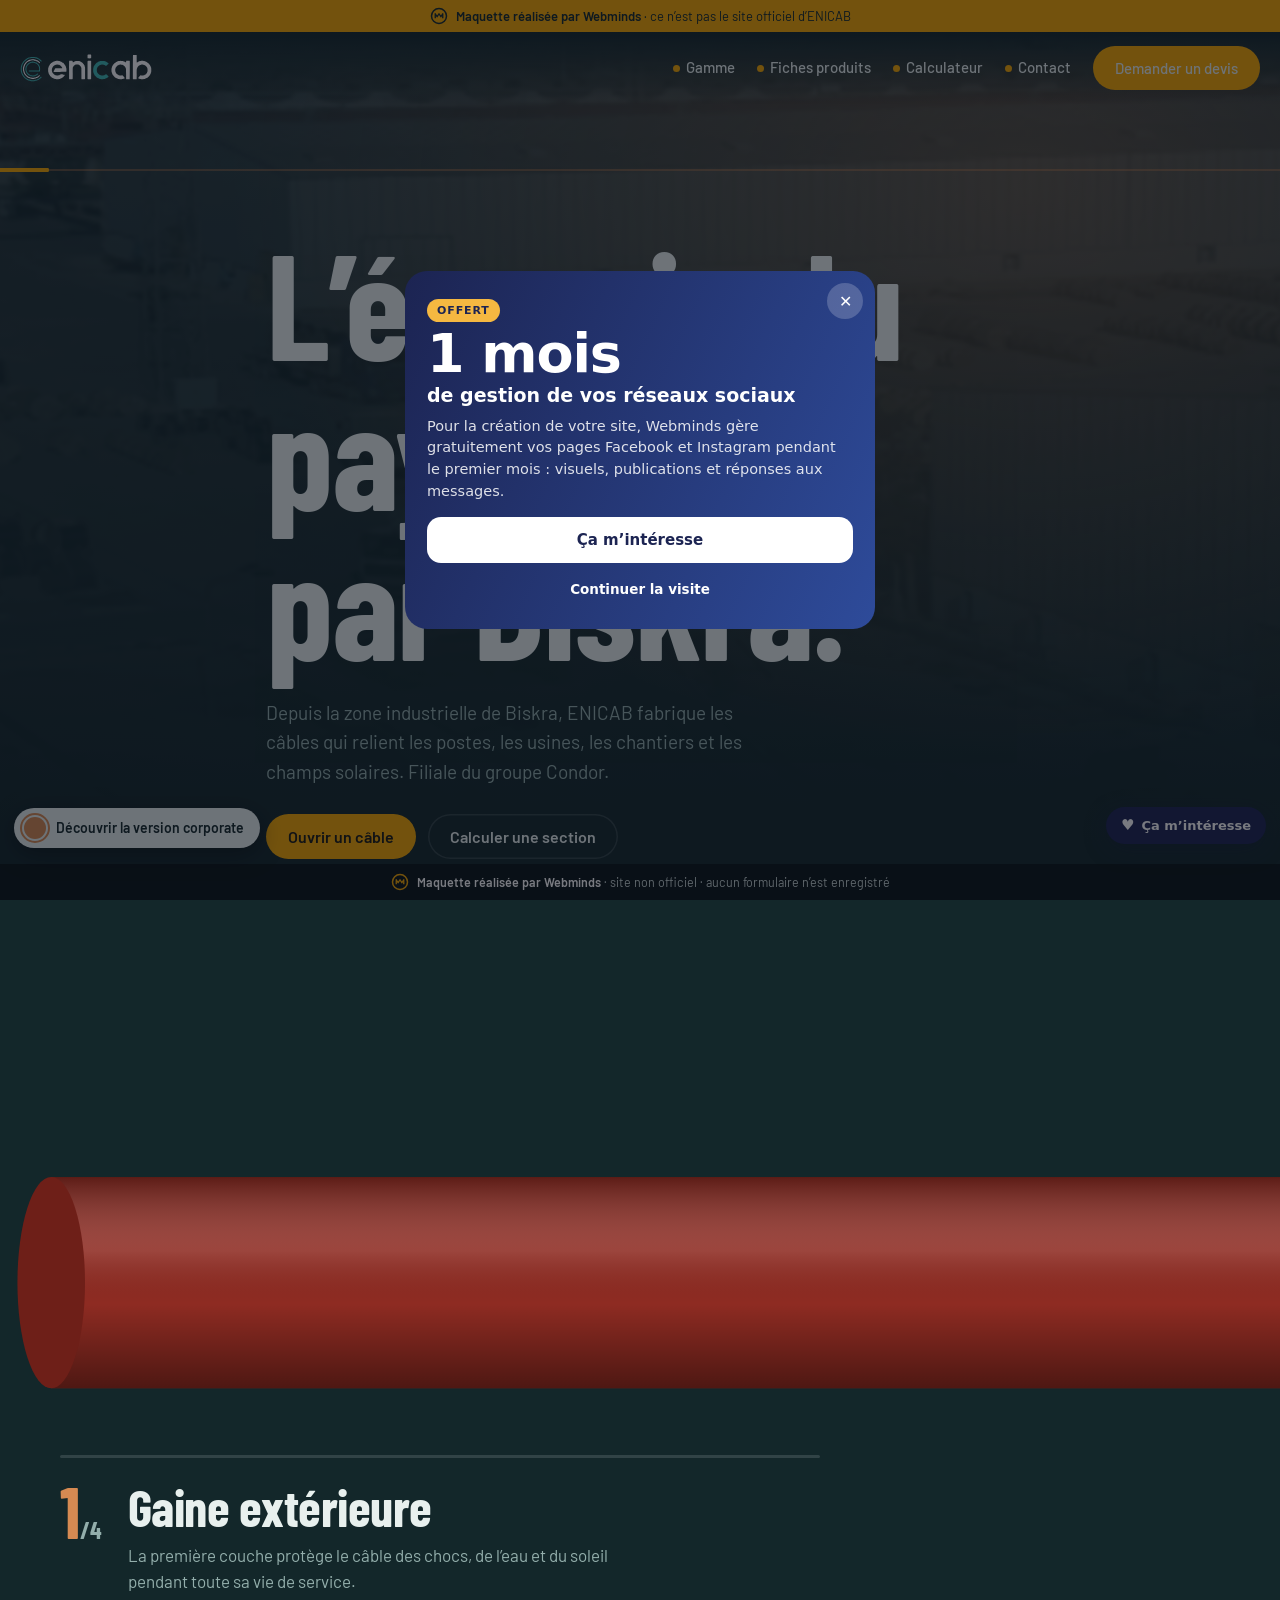
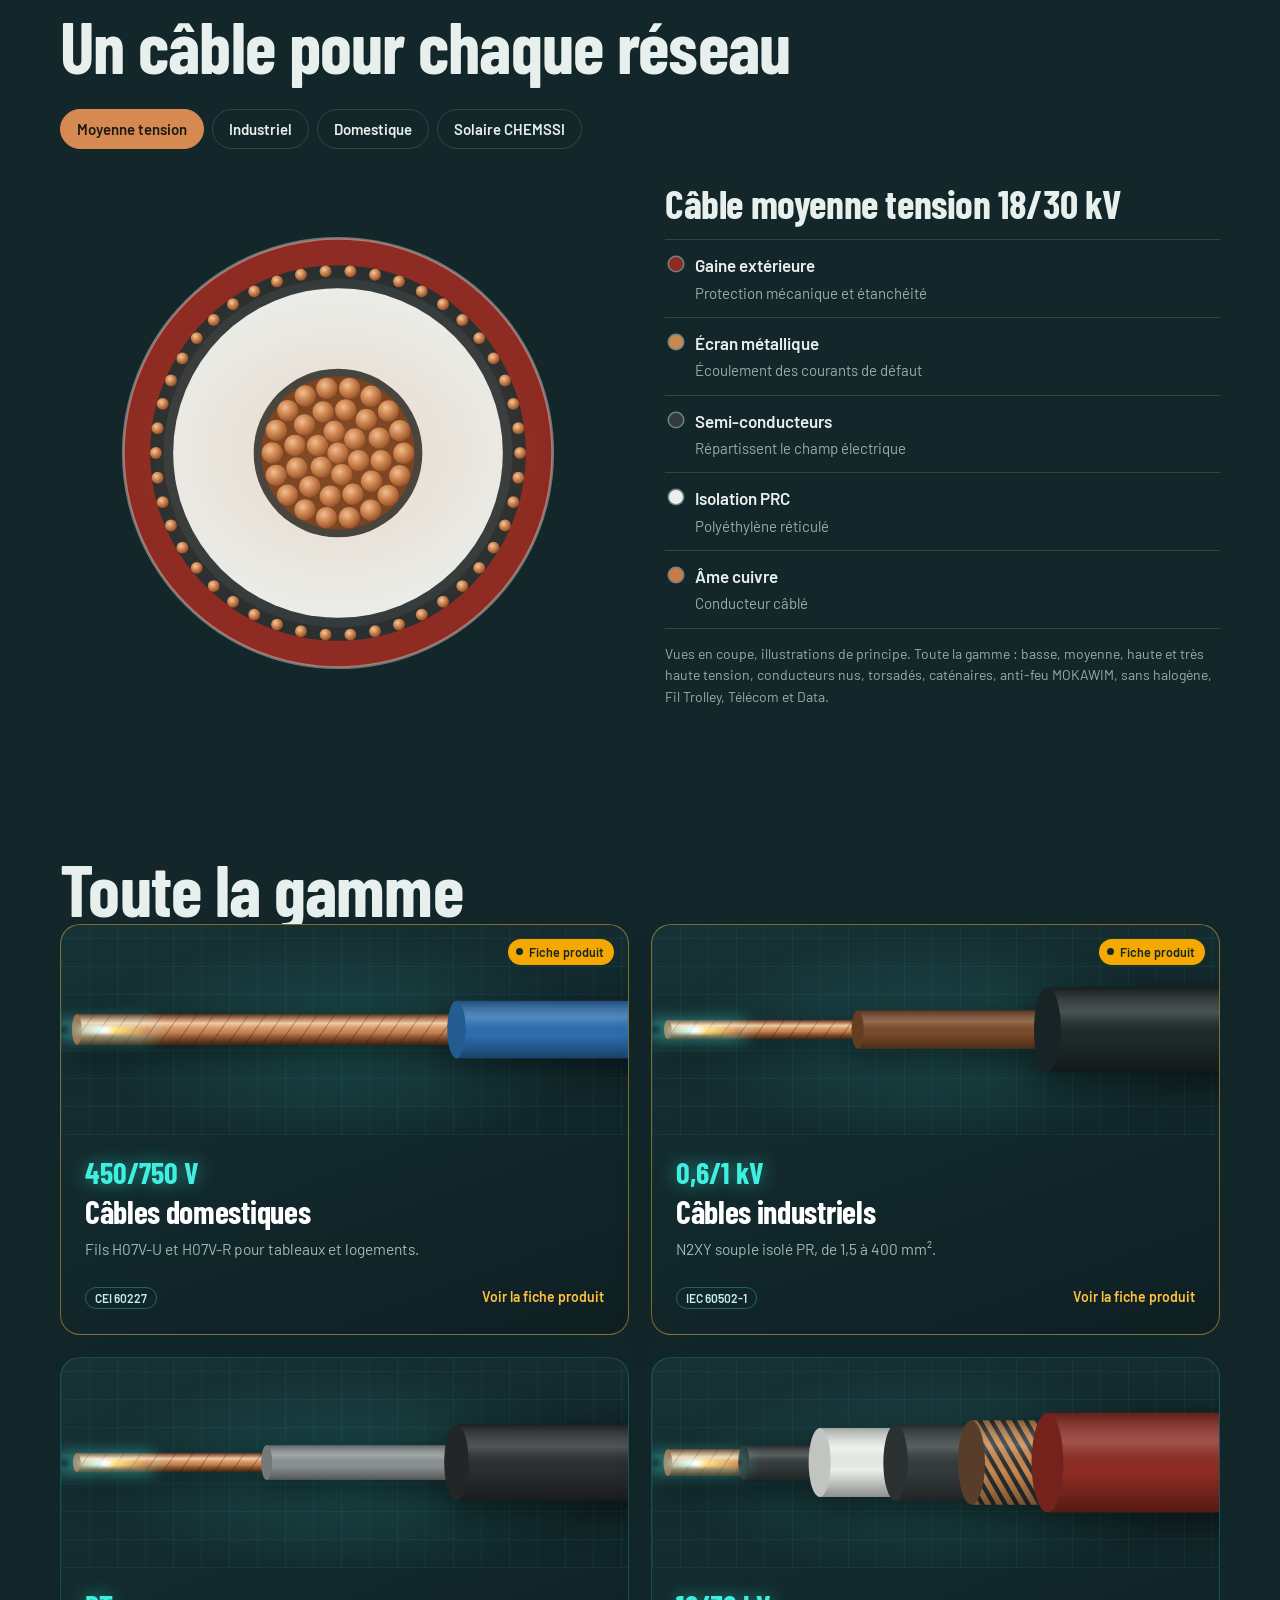
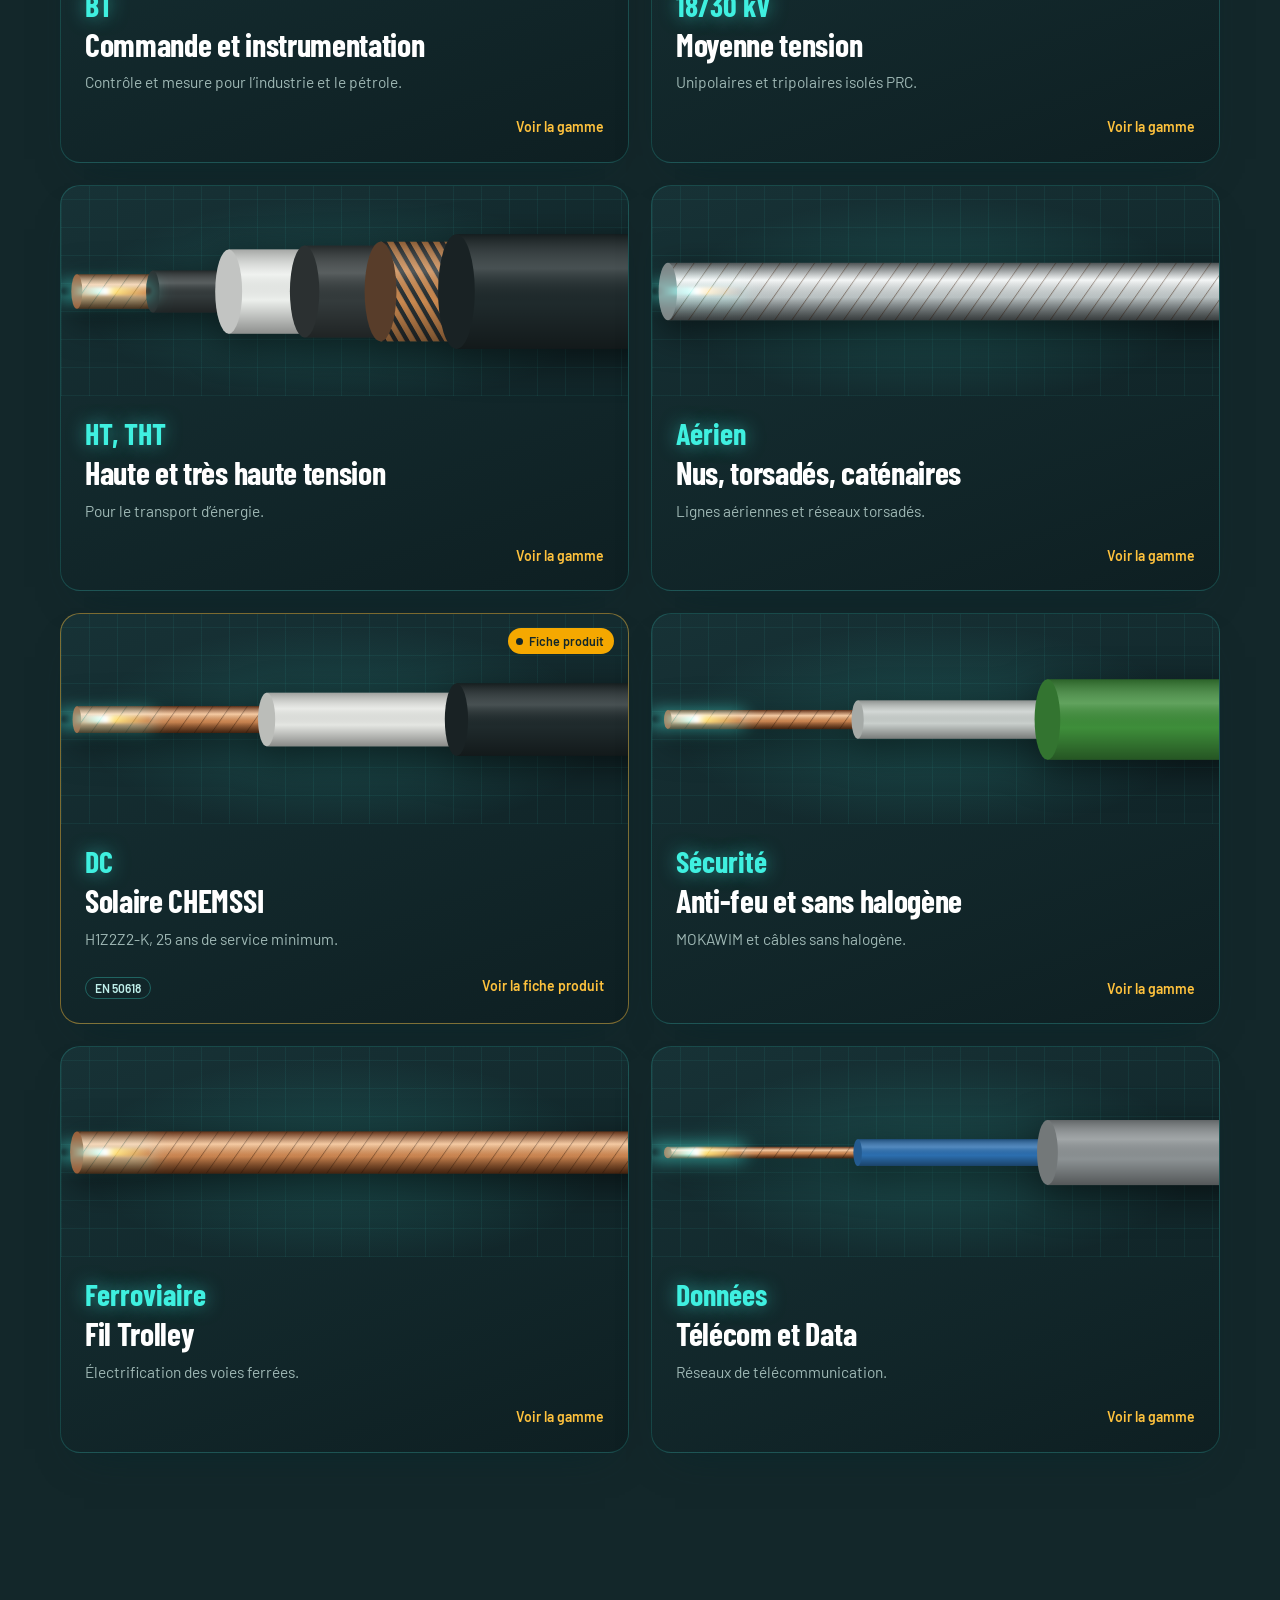
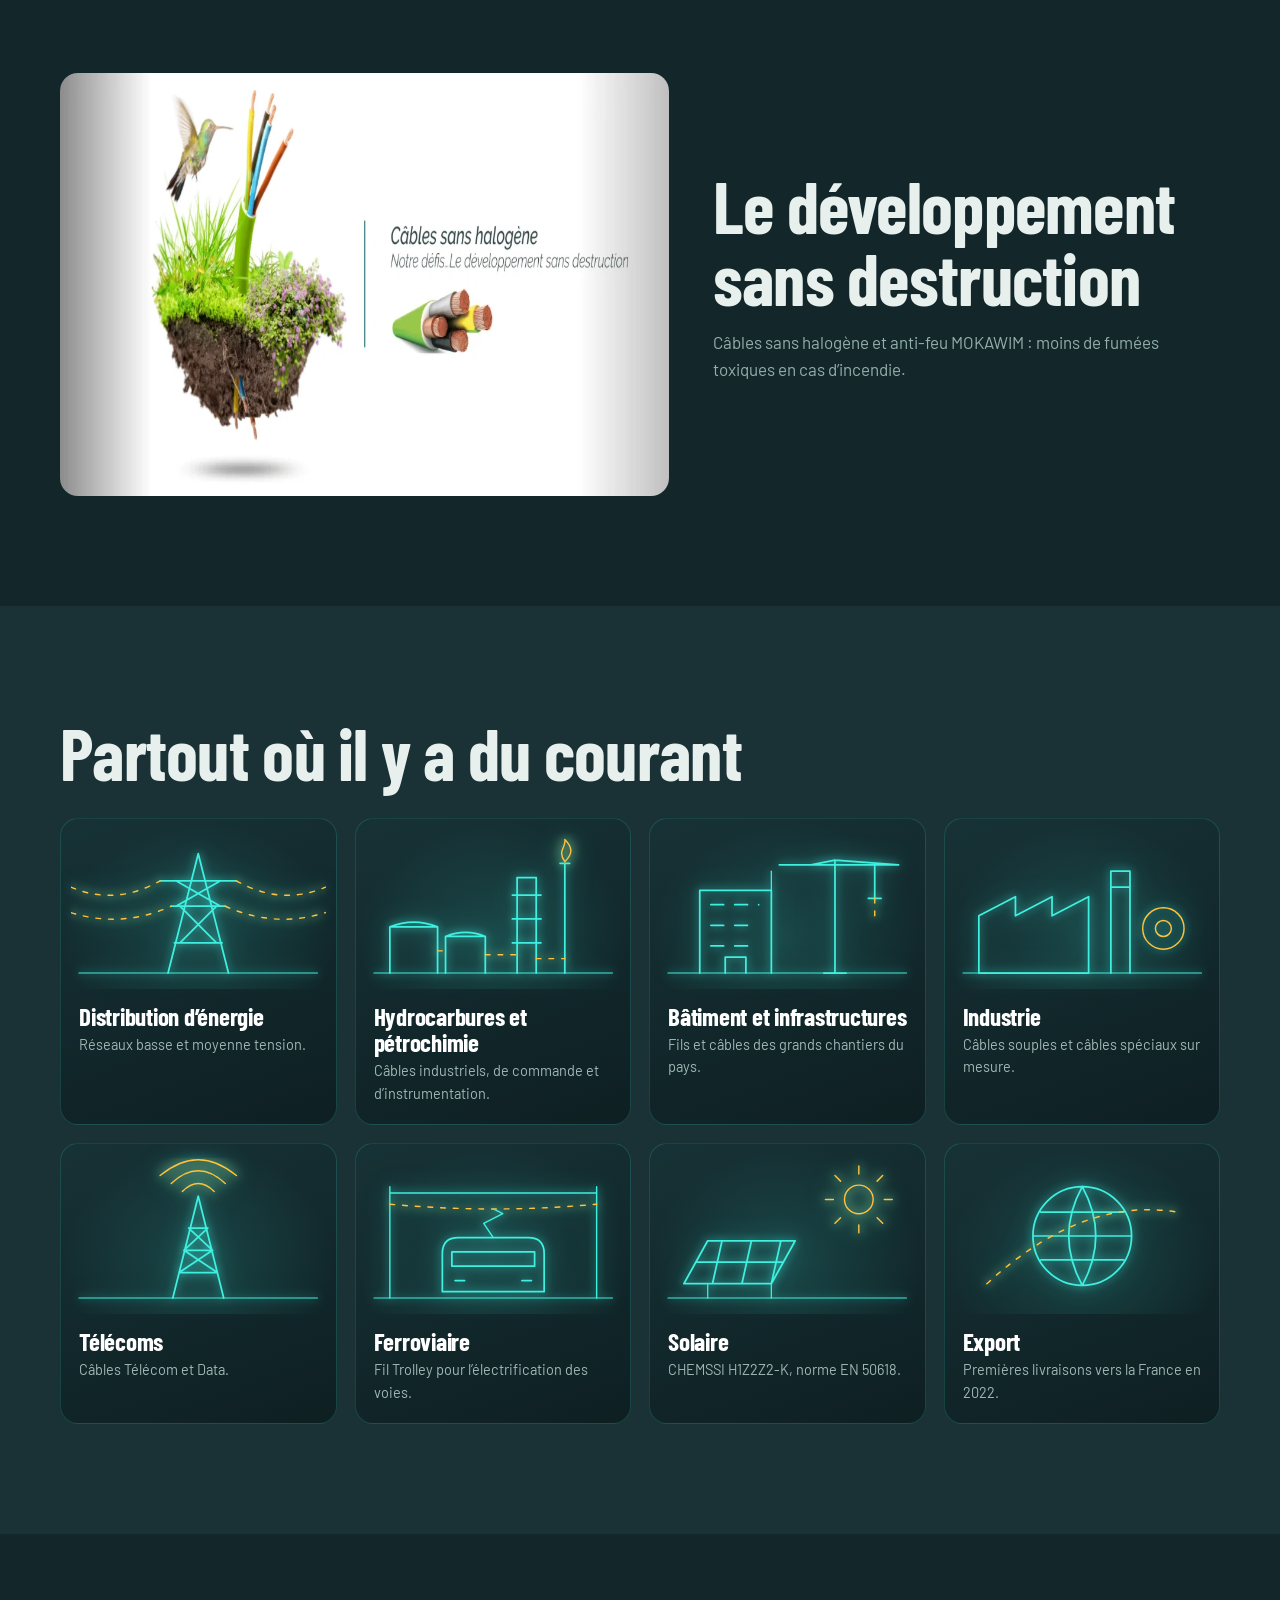
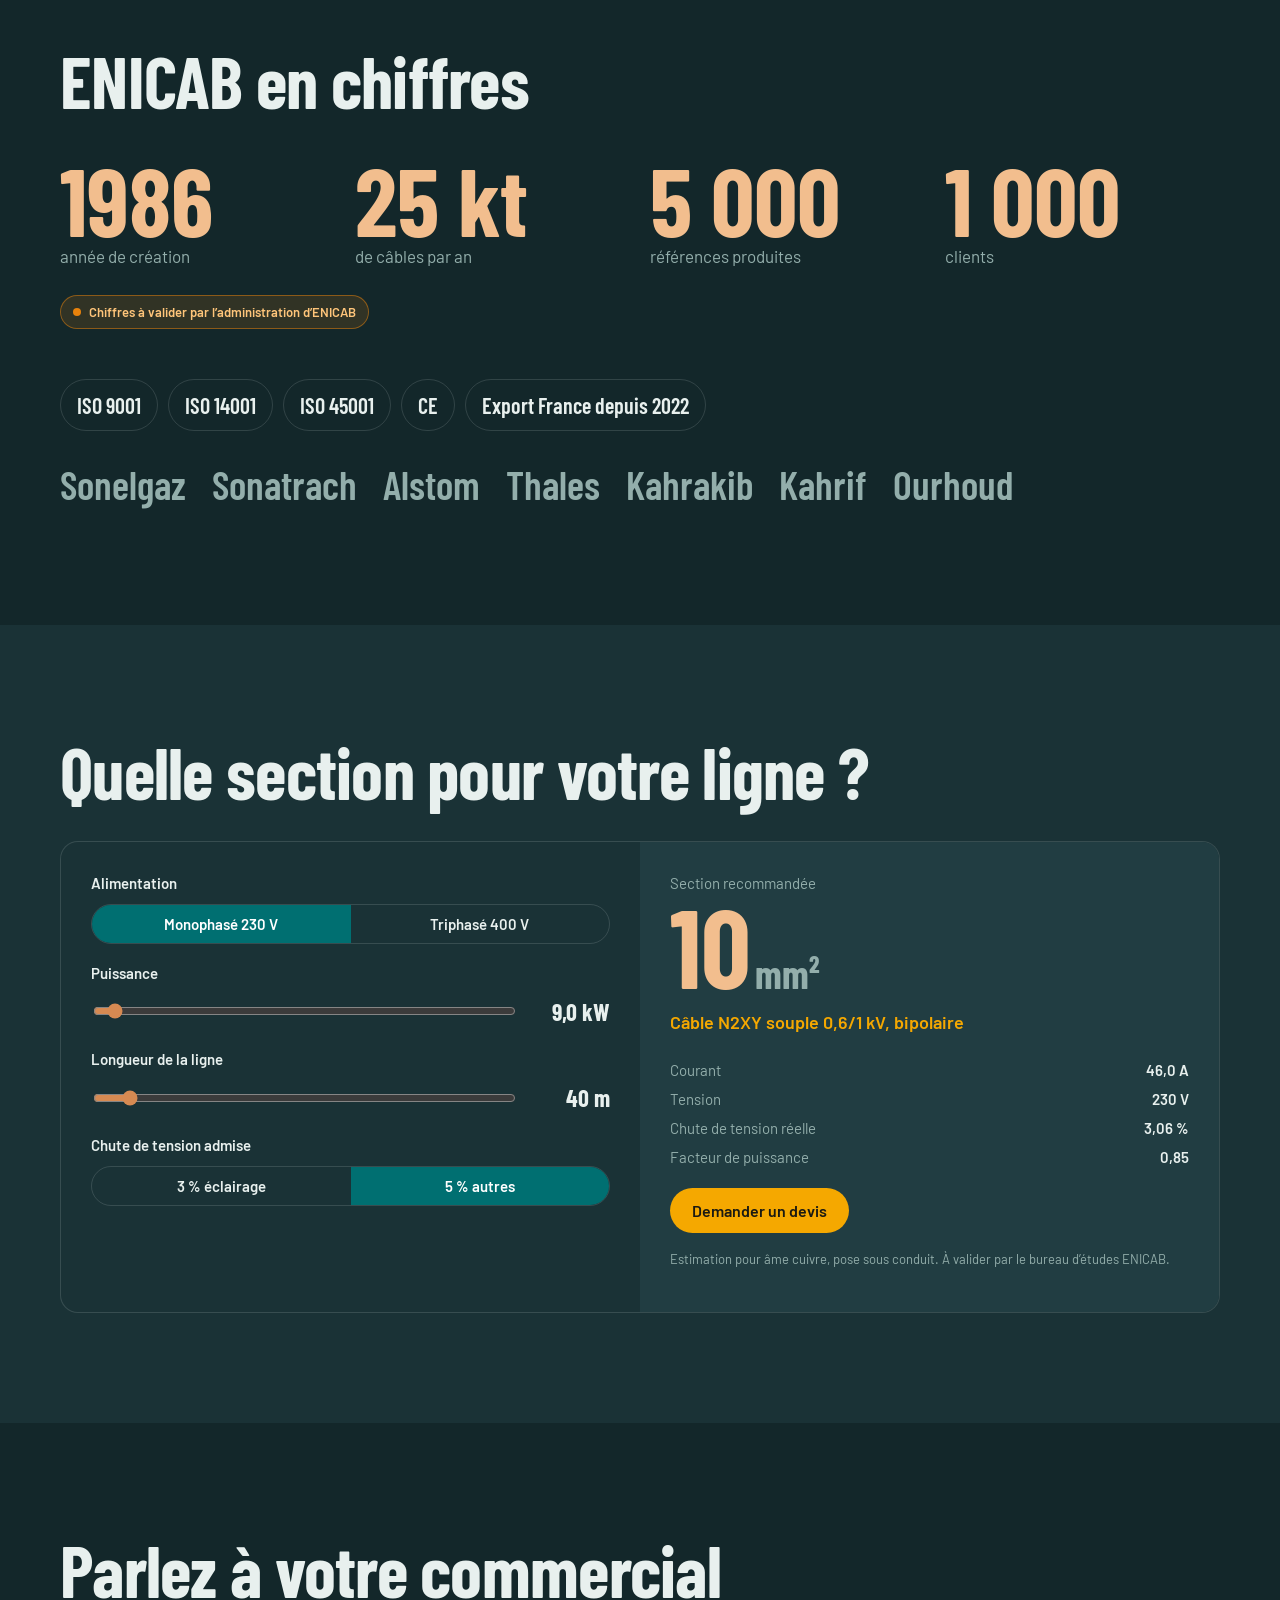
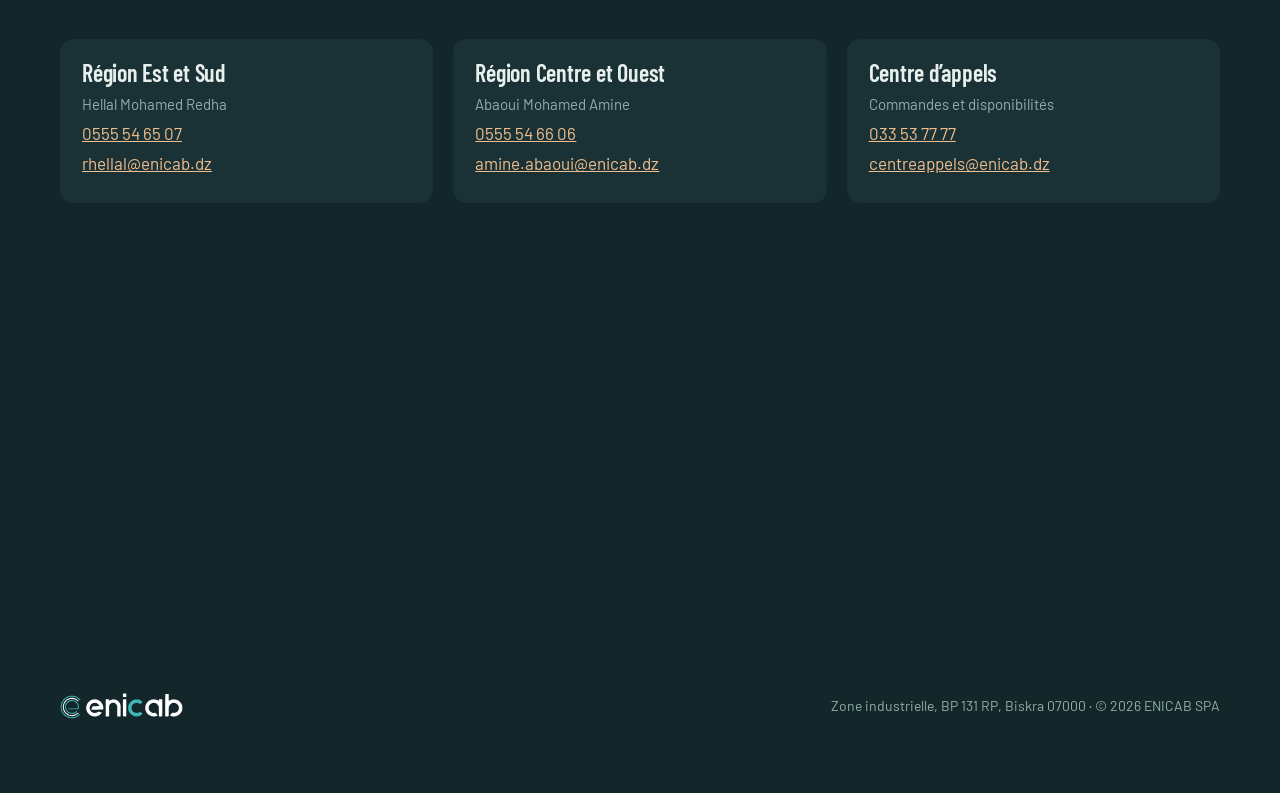
==== commit 004140de: "Pop-up « 1 mois de réseaux sociaux offert » et bouton « Ça m'intéresse » (envoi WhatsApp)" ====
--- a/v2/index.html
+++ b/v2/index.html
@@ -144,6 +144,42 @@
 <div class="demo-bar"><svg class="picto" viewBox="0 0 24 24" aria-hidden="true"><circle cx="12" cy="12" r="10" fill="none" stroke="currentColor" stroke-width="2"/><path d="M7 15V9l2.5 4L12 9l2.5 4L17 9v6" fill="none" stroke="currentColor" stroke-width="1.8" stroke-linejoin="round"/></svg><span><b>Maquette réalisée par Webminds</b> · site non officiel · aucun formulaire n’est enregistré</span></div>
 <script src="../assets/js/cable.js"></script>
 <script src="../assets/js/main.js"></script>
-<script src="../assets/js/v2.js"></script>
-</body>
+<script src="../assets/js/v2.js"></script><script data-wml>(function(){if(window.__wmL)return;window.__wmL=1;
+var C={"p": "ENICAB", "mail": null, "wa": "213797372452", "v": [["/", "Version corporate", "Claire et rassurante"], ["/v2/", "Version moderne", "Immersive et animée"]]};
+function ready(f){document.readyState==='loading'?document.addEventListener('DOMContentLoaded',f):f()}
+ready(function(){
+var css='.wmL-b{position:fixed;right:14px;bottom:calc(56px + env(safe-area-inset-bottom));z-index:2147483000;border:0;border-radius:999px;background:#1C2452;color:#fff;font:700 13px/1 system-ui,-apple-system,Segoe UI,Roboto,sans-serif;padding:11px 15px;box-shadow:0 6px 22px rgba(20,30,60,.35);cursor:pointer;display:flex;align-items:center;gap:7px}'
++'@media(max-width:520px){.wmL-b{bottom:calc(112px + env(safe-area-inset-bottom));font-size:12.5px;padding:10px 13px}}'
++'.wmL-m{position:fixed;inset:0;z-index:2147483001;background:rgba(10,14,25,.55);display:none;align-items:flex-end;justify-content:center;font-family:system-ui,-apple-system,Segoe UI,Roboto,sans-serif}.wmL-m.on{display:flex}@media(min-width:700px){.wmL-m{align-items:center;padding:20px}}'
++'.wmL-x{box-sizing:border-box;position:relative;background:#fff;color:#1C2452;width:100%;max-width:470px;max-height:92vh;overflow:auto;border-radius:22px 22px 0 0;padding:24px 22px calc(22px + env(safe-area-inset-bottom));text-align:left}@media(min-width:700px){.wmL-x{border-radius:22px}}'
++'.wmL-x *{box-sizing:border-box}.wmL-c{position:absolute;top:12px;right:12px;width:36px;height:36px;border:0;border-radius:50%;background:#F0F2F1;font-size:16px;cursor:pointer;color:#1C2452}'
++'.wmL-x h3{font:800 26px/1.1 system-ui,-apple-system,sans-serif;margin:4px 40px 10px 0;color:inherit}.wmL-x p{margin:0 0 14px;line-height:1.5;font-size:14.5px;opacity:.85}'
++'.wmL-o{background:linear-gradient(115deg,#1C2452,#2E4B9A);color:#fff}.wmL-o .wmL-c{background:rgba(255,255,255,.2);color:#fff}.wmL-big{font:900 54px/.95 system-ui,-apple-system,sans-serif;letter-spacing:-.02em;margin:6px 0 2px}.wmL-big small{display:block;font-size:19px;font-weight:700;letter-spacing:0;margin-top:6px}'
++'.wmL-tag{display:inline-block;background:#F5B841;color:#1C2452;font:800 11px system-ui,sans-serif;letter-spacing:.08em;border-radius:999px;padding:5px 10px}'
++'.wmL-btn{display:flex;align-items:center;justify-content:center;width:100%;border:0;border-radius:14px;padding:14px;font:800 15px system-ui,-apple-system,sans-serif;cursor:pointer;margin-top:8px}.wmL-w{background:#fff;color:#1C2452}.wmL-g{background:#1FAF55;color:#fff}.wmL-n{background:#1C2452;color:#fff}.wmL-l{background:transparent;color:inherit;font-weight:600;font-size:13.5px;padding:10px}'
++'.wmL-s{font:700 11.5px system-ui,sans-serif;text-transform:uppercase;letter-spacing:.06em;opacity:.6;margin:12px 0 8px}.wmL-ch{display:grid;gap:8px}.wmL-ch label{display:flex;align-items:center;gap:10px;border:1.5px solid #E2E6E3;border-radius:12px;padding:11px 12px;cursor:pointer;font-size:14px;font-weight:600}.wmL-ch label small{display:block;font-weight:500;opacity:.65;font-size:12px}.wmL-ch input{width:18px;height:18px;flex:none;accent-color:#1FAF55}'
++'.wmL-f{display:grid;gap:8px;margin:12px 0 6px}.wmL-f input{border:1.5px solid #E2E6E3;border-radius:12px;padding:12px;font:500 16px system-ui,sans-serif;color:#1C2452;background:#fff;-webkit-user-select:text!important;user-select:text!important;width:100%}'
++'.wmL-ok{text-align:center}.wmL-ok i{display:grid;place-items:center;width:64px;height:64px;margin:6px auto 12px;border-radius:50%;background:#E8F7EE;color:#1FAF55;font-style:normal;font-size:30px}';
+var st=document.createElement('style');st.textContent=css;document.head.appendChild(st);
+function ss(k,v){try{if(v===undefined)return sessionStorage.getItem(k);sessionStorage.setItem(k,v)}catch(e){}}
+var p=location.pathname,cur=0;C.v.forEach(function(v,i){if(v[0]!=='/'&&p.indexOf(v[0])===0)cur=i});
+var off=document.createElement('div');off.className='wmL-m';off.innerHTML='<div class="wmL-x wmL-o" role="dialog" aria-modal="true"><button class="wmL-c" type="button" aria-label="Fermer">✕</button><span class="wmL-tag">OFFERT</span><div class="wmL-big">1 mois<small>de gestion de vos réseaux sociaux</small></div><p style="margin-top:12px">Pour la création de votre site, Webminds gère gratuitement vos pages Facebook et Instagram pendant le premier mois : visuels, publications et réponses aux messages.</p><button class="wmL-btn wmL-w" type="button" data-i>Ça m’intéresse</button><button class="wmL-btn wmL-l" type="button" data-c>Continuer la visite</button></div>';
+var ch='';C.v.forEach(function(v,i){ch+='<label><input type="radio" name="wmLv" value="'+v[1]+'"'+(i===cur?' checked':'')+'><span>'+v[1]+(v[2]?'<small>'+v[2]+'</small>':'')+'</span></label>'});
+var it=document.createElement('div');it.className='wmL-m';it.innerHTML='<div class="wmL-x" role="dialog" aria-modal="true"><button class="wmL-c" type="button" aria-label="Fermer">✕</button><div data-s1><h3>Cette maquette vous plaît ?</h3><p>Choisissez la version qui vous intéresse : Webminds vous recontacte pour vous la présenter.</p>'+(C.v.length>1?'<div class="wmL-s">La version préférée</div><div class="wmL-ch">'+ch+'</div>':'')+'<div class="wmL-s">En plus</div><div class="wmL-ch"><label><input type="checkbox" value="Gestion des réseaux sociaux (1 mois offert)"><span>Réseaux sociaux<small>1 mois de gestion offert avec le site</small></span></label></div><div class="wmL-f"><input name="n" placeholder="Votre nom" autocomplete="name"><input name="t" type="tel" inputmode="tel" placeholder="Votre téléphone (facultatif)" autocomplete="tel"></div><button class="wmL-btn wmL-g" type="button" data-w>Envoyer sur WhatsApp</button>'+(C.mail?'<button class="wmL-btn wmL-l" type="button" data-e>Envoyer par e-mail</button>':'')+'</div><div class="wmL-ok" data-s2 hidden><i>✓</i><h3 style="margin:0 0 8px">Merci !</h3><p>Votre choix a bien été transmis à Webminds. Nous vous recontactons très vite.</p><button class="wmL-btn wmL-n" type="button" data-c>Continuer la visite</button></div></div>';
+document.body.appendChild(off);document.body.appendChild(it);
+var b=document.createElement('button');b.type='button';b.className='wmL-b';b.innerHTML='<b style="font-size:15px">♥</b>Ça m’intéresse';document.body.appendChild(b);
+function op(m){off.classList.remove('on');it.classList.remove('on');m.classList.add('on')}
+[off,it].forEach(function(m){m.addEventListener('click',function(e){if(e.target===m||e.target.closest('.wmL-c')||e.target.closest('[data-c]'))m.classList.remove('on')})});
+b.onclick=function(){op(it)};off.querySelector('[data-i]').onclick=function(){op(it)};
+function msg(){var v=(it.querySelector('input[name=wmLv]:checked')||{}).value||C.v[cur][1],x=[].map.call(it.querySelectorAll('input[type=checkbox]:checked'),function(c){return c.value}),n=it.querySelector('[name=n]').value.trim(),t=it.querySelector('[name=t]').value.trim();
+ return{v:v,x:x,n:n,t:t,txt:'Bonjour Webminds, la maquette '+C.p+' m’intéresse.\nVersion préférée : '+v+(x.length?'\nEn plus : '+x.join(', '):'')+(n?'\nNom : '+n:'')+(t?'\nTéléphone : '+t:'')+'\nLien : '+location.origin+C.v[cur][0]}}
+function mail(m){if(!C.mail)return;try{fetch('https://formsubmit.co/ajax/'+C.mail,{method:'POST',keepalive:true,headers:{'Content-Type':'application/json','Accept':'application/json'},body:JSON.stringify({_subject:'Maquette '+C.p+' : intéressé ('+m.v+')',Prospect:C.p,Version:m.v,Options:m.x.join(', ')||'-',Nom:m.n||'-',Telephone:m.t||'-',Lien:location.origin+C.v[cur][0],_template:'table',_captcha:'false'})}).catch(function(){})}catch(e){}}
+function done(){it.querySelector('[data-s1]').hidden=true;it.querySelector('[data-s2]').hidden=false;ss('wmL-sent','1')}
+it.querySelector('[data-w]').onclick=function(){var m=msg();mail(m);done();location.href='https://wa.me/'+C.wa+'?text='+encodeURIComponent(m.txt)};
+var e=it.querySelector('[data-e]');if(e)e.onclick=function(){mail(msg());done()};
+var sh=ss('wmL-off');addEventListener('scroll',function(){var r=(scrollY+innerHeight)/document.documentElement.scrollHeight;
+ if(!sh&&scrollY>500&&r>.3){sh=1;ss('wmL-off','1');op(off)}
+ if(!ss('wmL-it')&&!ss('wmL-sent')&&sh&&r>.92&&!off.classList.contains('on')){ss('wmL-it','1');op(it)}},{passive:true});
+});})();
+</script></body>
 </html>
